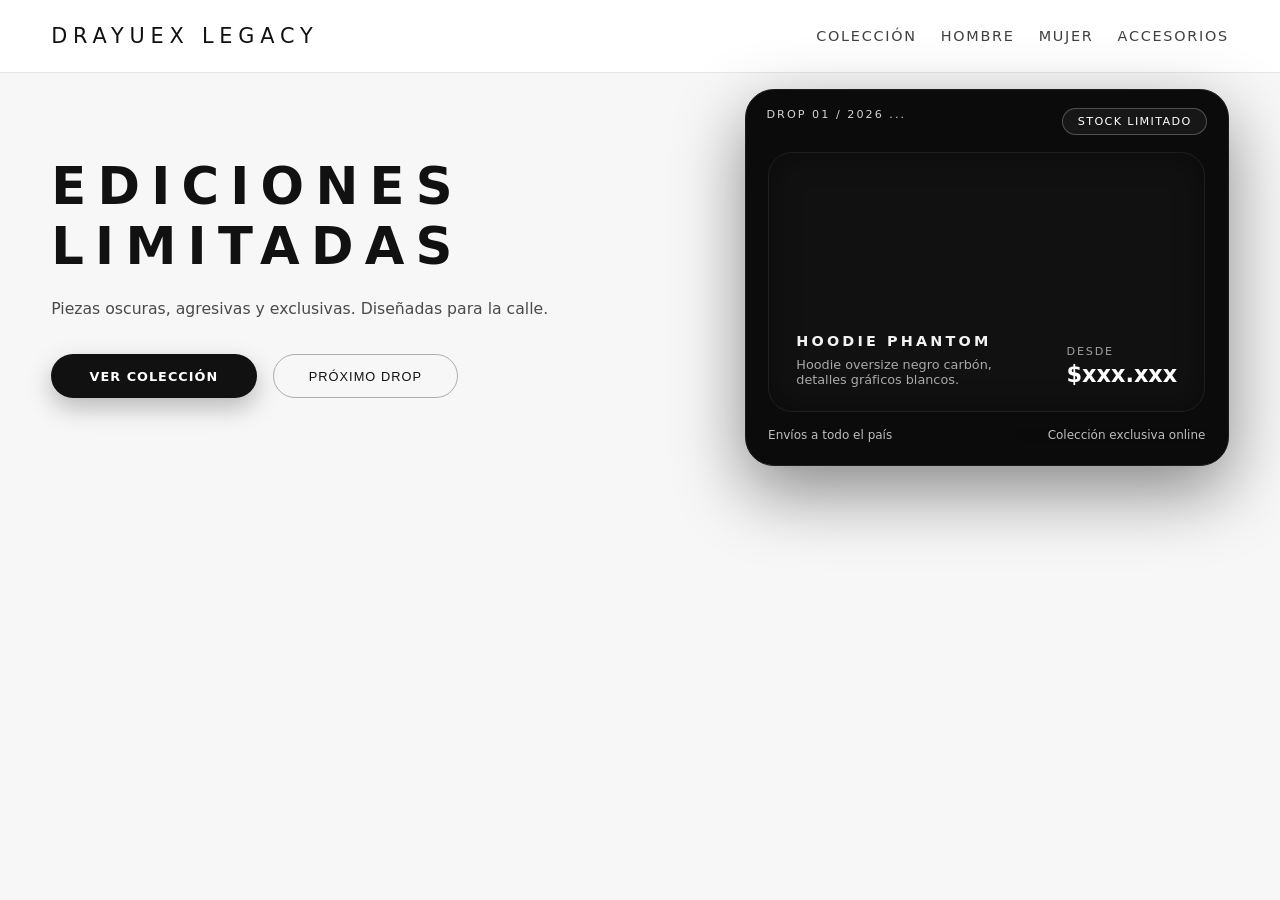
==== home.html @ 4226325a "Primer Subida" ====
<!DOCTYPE html>
<html lang="es">
<head>
  <meta charset="UTF-8">
  <title>Drayuex Legacy - Inicio</title>
  <meta name="viewport" content="width=device-width, initial-scale=1.0">

  <link rel="stylesheet" href="styles/base.css">
  <link rel="stylesheet" href="styles/home.css">
</head>
<body>

<header class="header">
  <div class="logo">Drayuex Legacy</div>
  <nav>
    <a href="products.html">Colección</a>
    <a href="products.html">Hombre</a>
    <a href="products.html">Mujer</a>
    <a href="products.html">Accesorios</a>
  </nav>
</header>

<section class="hero">
  <div class="hero-text">
    <h1>Ediciones Limitadas</h1>
    <p>
      Piezas oscuras, agresivas y exclusivas. Diseñadas para la calle.
    </p>
    <div class="hero-cta">
      <a href="products.html" class="btn-primary">Ver colección</a>
      <button class="btn-outline">Próximo drop</button>
    </div>
  </div>

  <div class="hero-card">
    <div class="hero-card-tag">Drop 01 / 2026 ...</div>
    <div class="hero-card-badge">Stock limitado</div>

    <div class="hero-card-main">
      <div class="hero-card-main-text">
        <h2>Hoodie Phantom</h2>
        <p>
          Hoodie oversize negro carbón, detalles gráficos blancos.
        </p>
      </div>
      <div class="hero-card-main-price">
        <span>Desde</span>
        <strong>$xxx.xxx</strong>
      </div>
    </div>

    <div class="hero-card-footer">
      <span>Envíos a todo el país</span>
      <span>Colección exclusiva online</span>
    </div>
  </div>
</section>

<script src="js/home.js"></script>
</body>
</html>
---- styles/base.css ----
/* Reset básico */
* {
  margin: 0;
  padding: 0;
  box-sizing: border-box;
}

/* Fuente y fondo base (claro) */
body {
  font-family: system-ui, -apple-system, BlinkMacSystemFont, "Segoe UI", sans-serif;
  background-color: #f5f5f5;
  color: #111111;
}

/* Links genéricos */
a {
  color: inherit;
  text-decoration: none;
}

/* Botón principal: negro street limpio */
.btn-primary {
  padding: 0.9rem 2.4rem;
  border-radius: 999px;
  border: none;
  cursor: pointer;
  font-weight: 600;
  letter-spacing: 0.08em;
  text-transform: uppercase;
  background: #111111;
  color: #ffffff;
  transition:
    transform 0.2s ease,
    box-shadow 0.2s ease,
    opacity 0.2s ease,
    background 0.2s ease;
  box-shadow: 0 10px 24px rgba(0, 0, 0, 0.25);
  font-size: 0.8rem;
}

.btn-primary:hover {
  transform: translateY(-2px) scale(1.01);
  box-shadow: 0 16px 36px rgba(0, 0, 0, 0.35);
  opacity: 0.95;
  background: #000;
}

/* Botón contorno */
.btn-outline {
  padding: 0.85rem 2.2rem;
  border-radius: 999px;
  border: 1px solid #11111150;
  background: transparent;
  color: #111111;
  cursor: pointer;
  text-transform: uppercase;
  letter-spacing: 0.08em;
  font-size: 0.8rem;
  transition:
    background 0.2s ease,
    color 0.2s ease,
    border-color 0.2s ease,
    transform 0.2s ease;
}

.btn-outline:hover {
  background: #11111108;
  border-color: #11111190;
  transform: translateY(-1px);
}

/* Header y nav */
.header {
  display: flex;
  align-items: center;
  justify-content: space-between;
  gap: 1rem;
  padding: 1.5rem clamp(1.5rem, 4vw, 3.5rem);
  background-color: #ffffff;
  border-bottom: 1px solid #e5e5e5;
}

.logo {
  font-size: 1.3rem;
  letter-spacing: 0.28em;
  text-transform: uppercase;
}

.header nav {
  display: flex;
  gap: 1.5rem;
  font-size: 0.9rem;
  text-transform: uppercase;
  letter-spacing: 0.12em;
}

.header nav a {
  position: relative;
  opacity: 0.8;
}

.header nav a::after {
  content: "";
  position: absolute;
  left: 0;
  bottom: -4px;
  width: 0;
  height: 1px;
  background: #111111;
  transition: width 0.2s ease;
}

.header nav a:hover {
  opacity: 1;
}

.header nav a:hover::after {
  width: 100%;
}

/* Fade-in global */
@keyframes fadeUp {
  from {
    opacity: 0;
    transform: translateY(12px);
  }
  to {
    opacity: 1;
    transform: translateY(0);
  }
}

/* Responsive */
@media (max-width: 900px) {
  .header {
    flex-direction: column;
    align-items: flex-start;
  }
}
---- styles/home.css ----
body {
  min-height: 100vh;
  background: #f7f7f7;
  color: #111111;
}

/* Hero principal */
.hero {
  display: grid;
  grid-template-columns: minmax(0, 2fr) minmax(0, 1.5fr);
  gap: 3rem;
  align-items: center;
  padding: 1rem clamp(1.5rem, 4vw, 3.5rem) 3rem;
  animation: fadeUp 0.6s ease forwards;
}

/* Texto del hero */
.hero-text h1 {
  font-size: clamp(2.3rem, 4.5vw, 3.2rem);
  text-transform: uppercase;
  letter-spacing: 0.22em;
  margin-bottom: 1.2rem;
}

.hero-text p {
  max-width: 520px;
  font-size: 0.98rem;
  line-height: 1.7;
  opacity: 0.75;
  margin-bottom: 2rem;
}

.hero-cta {
  display: flex;
  gap: 1rem;
  flex-wrap: wrap;
}

/* CARD NEGRA DEL PRODUCTO DESTACADO */
.hero-card {
  border-radius: 1.8rem;
  padding: 1.4rem;
  background: #0b0b0b;        /* Negro carbón */
  box-shadow: 0 26px 70px rgba(0, 0, 0, 0.45);
  position: relative;
  overflow: hidden;
  border: 1px solid #1d1d1d; /* Borde gris oscuro */
  color: #ffffff;            /* Texto blanco */
}

/* TAGS */
.hero-card-tag {
  position: absolute;
  top: 1.1rem;
  left: 1.3rem;
  text-transform: uppercase;
  font-size: 0.7rem;
  letter-spacing: 0.18em;
  opacity: 0.9;
  color: #eaeaea;
}

.hero-card-badge {
  position: absolute;
  top: 1.1rem;
  right: 1.3rem;
  padding: 0.4rem 0.9rem;
  border-radius: 999px;
  border: 1px solid #ffffff40;
  font-size: 0.7rem;
  letter-spacing: 0.12em;
  text-transform: uppercase;
  background: rgba(255,255,255,0.05);
  color: #ffffff;
}

/* Interior de la card */
.hero-card-main {
  margin-top: 2.5rem;
  border-radius: 1.5rem;
  height: 260px;
  background: #111111;
  display: flex;
  align-items: flex-end;
  justify-content: space-between;
  padding: 1.5rem 1.7rem;
  border: 1px solid #1f1f1f;
  box-shadow: inset 0 0 30px rgba(0,0,0,0.4);
}

.hero-card-main-text h2 {
  text-transform: uppercase;
  letter-spacing: 0.22em;
  font-size: 0.9rem;
  margin-bottom: 0.5rem;
  opacity: 0.95;
  color: #ffffff;
}

.hero-card-main-text p {
  font-size: 0.8rem;
  opacity: 0.75;
  max-width: 220px;
  color: #dcdcdc;
}

.hero-card-main-price span {
  display: block;
  font-size: 0.7rem;
  text-transform: uppercase;
  letter-spacing: 0.16em;
  opacity: 0.7;
  margin-bottom: 0.2rem;
  color: #dcdcdc;
}

.hero-card-main-price strong {
  font-size: 1.4rem;
  color: white;
}

.hero-card-footer {
  margin-top: 1rem;
  display: flex;
  justify-content: space-between;
  font-size: 0.75rem;
  opacity: 0.8;
  color: #eaeaea;
}

/* Responsive */
@media (max-width: 900px) {
  .hero {
    grid-template-columns: 1fr;
  }

  .hero-card-main {
    height: 220px;
  }
}
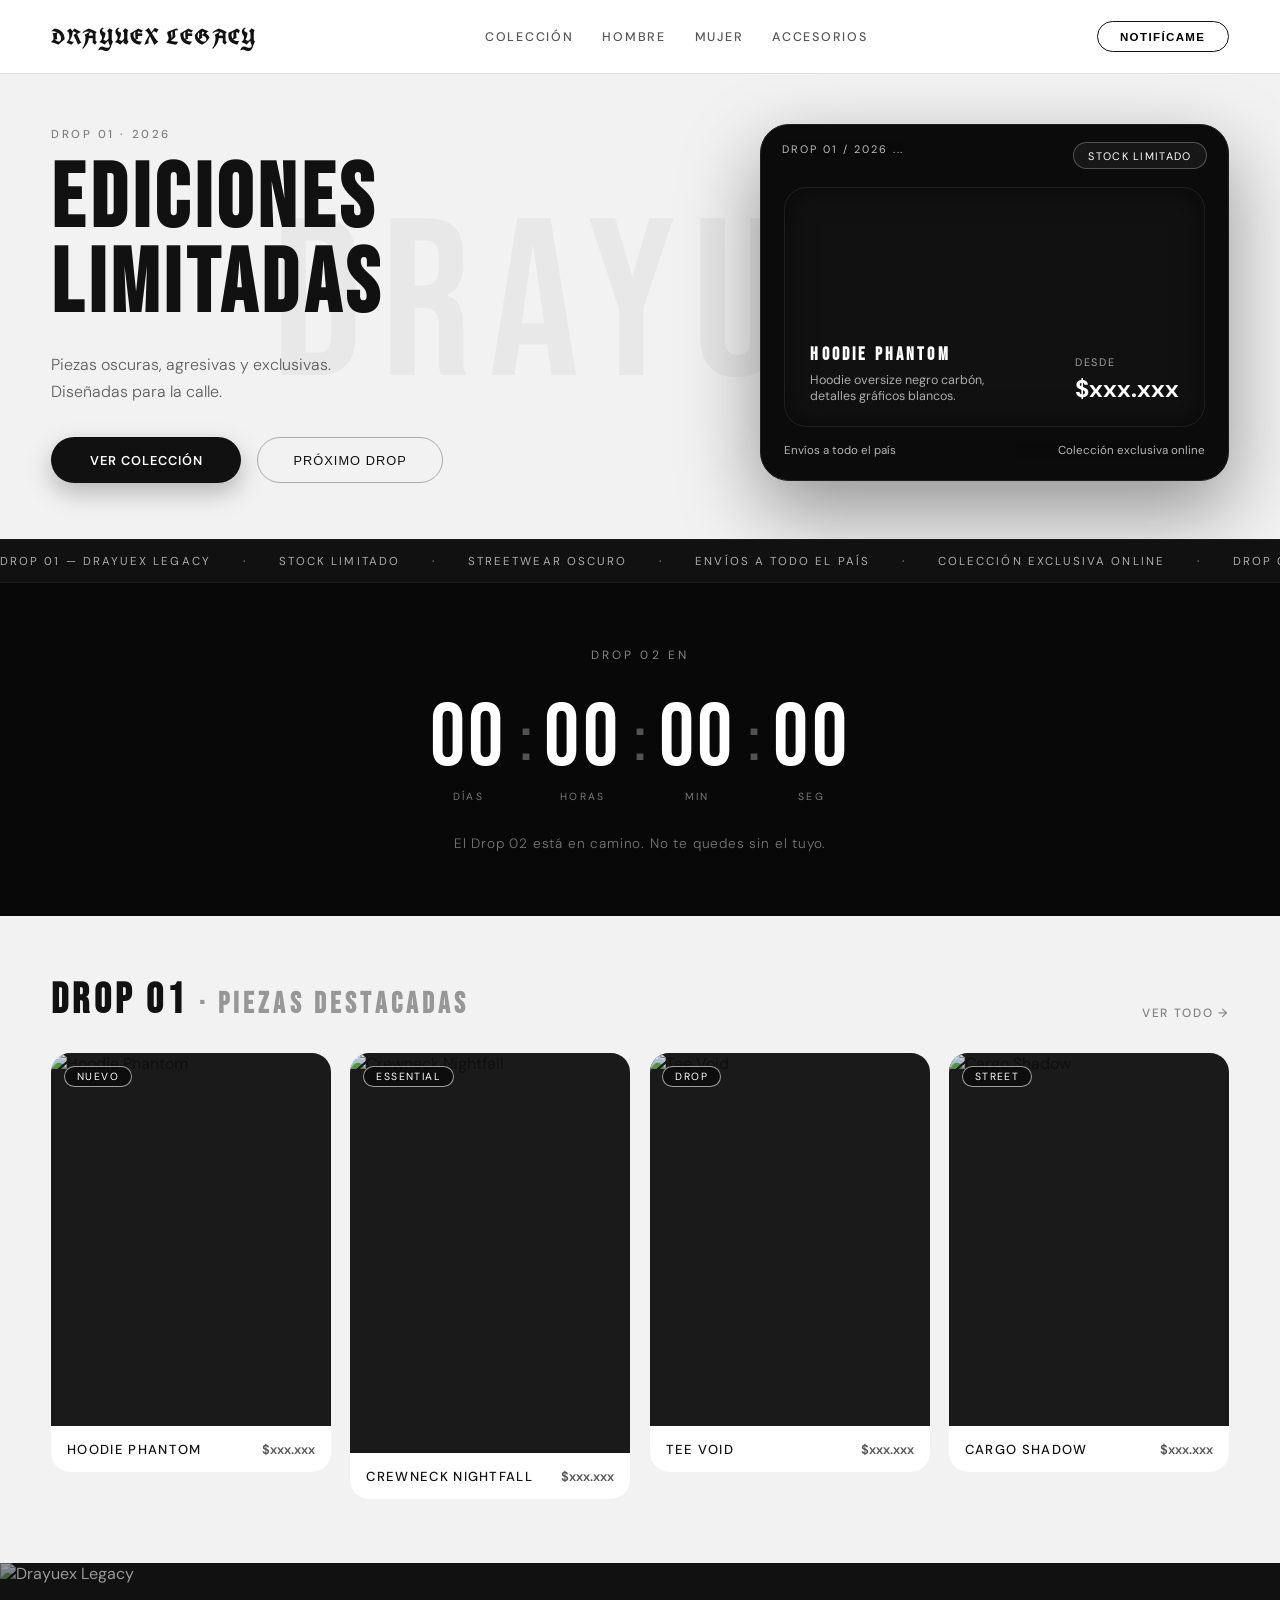
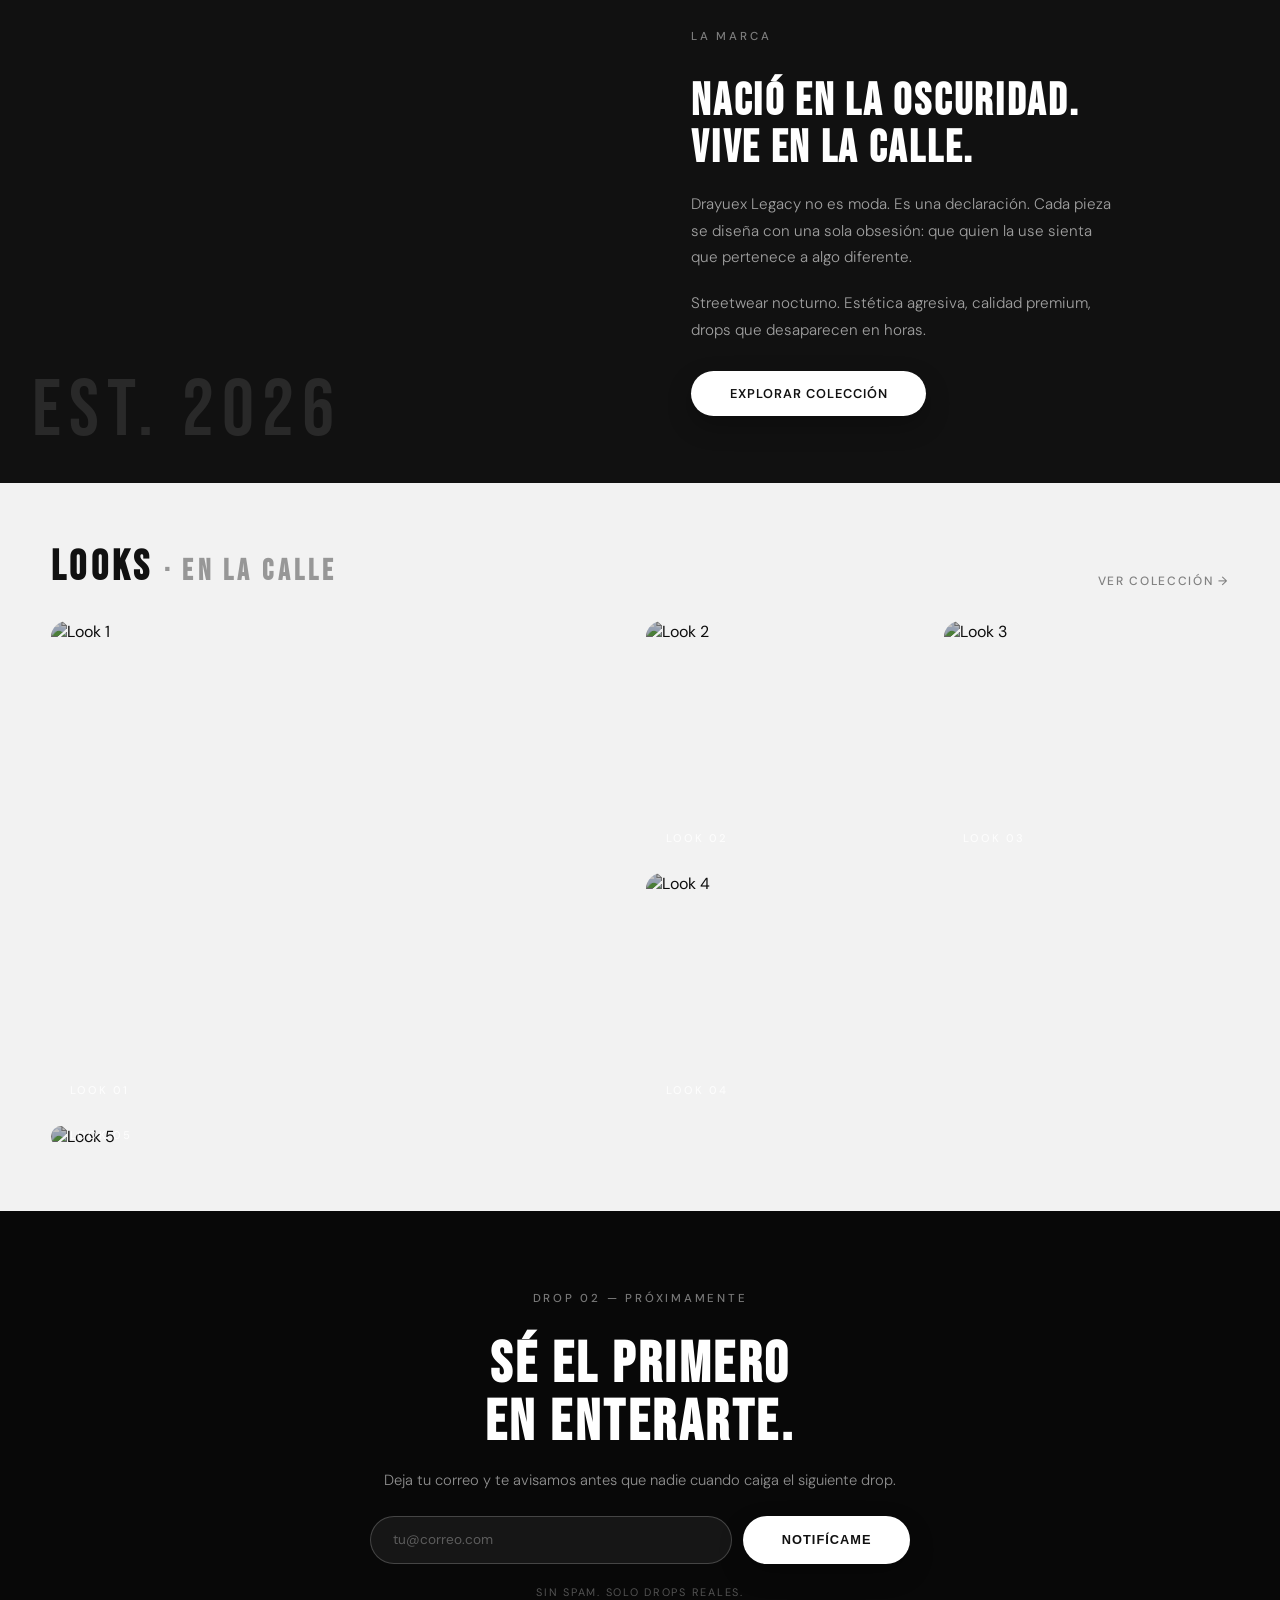
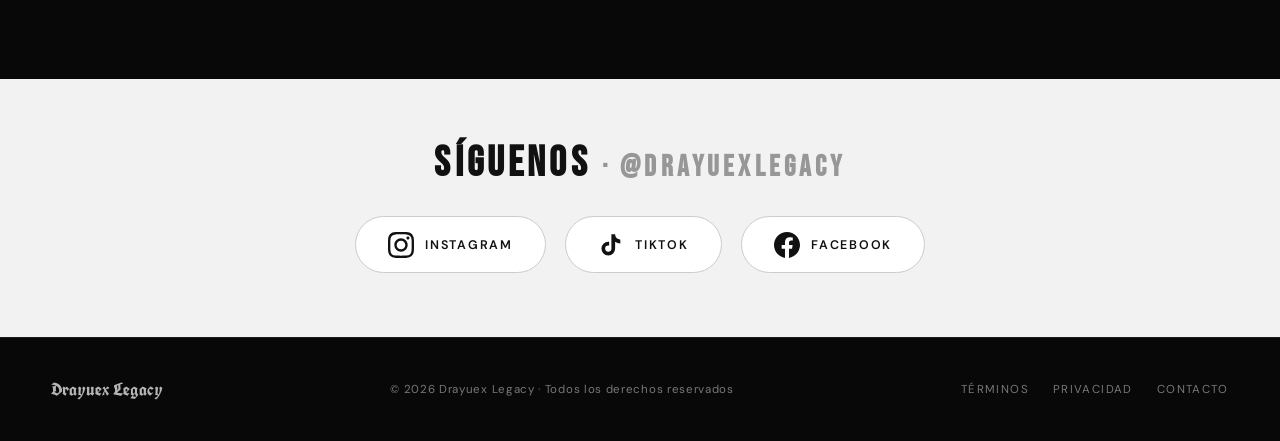
==== commit 2029534e: "feat: rediseño home + secciones nuevas + mejoras productos" ====
--- a/home.html
+++ b/home.html
@@ -5,50 +5,54 @@
   <title>Drayuex Legacy - Inicio</title>
   <meta name="viewport" content="width=device-width, initial-scale=1.0">
 
+  <link rel="preconnect" href="https://fonts.googleapis.com">
+  <link rel="preconnect" href="https://fonts.gstatic.com" crossorigin>
+  <link href="https://fonts.googleapis.com/css2?family=UnifrakturCook:wght@700&family=Bebas+Neue&family=DM+Sans:ital,wght@0,300;0,400;0,500;1,300&display=swap" rel="stylesheet">
+
   <link rel="stylesheet" href="styles/base.css">
   <link rel="stylesheet" href="styles/home.css">
 </head>
 <body>
 
+<!-- ══════════════════════ HEADER -->
 <header class="header">
   <div class="logo">Drayuex Legacy</div>
   <nav>
     <a href="products.html">Colección</a>
-    <a href="products.html">Hombre</a>
-    <a href="products.html">Mujer</a>
-    <a href="products.html">Accesorios</a>
+    <a href="products.html?cat=hombre">Hombre</a>
+    <a href="products.html?cat=mujer">Mujer</a>
+    <a href="products.html?cat=accesorios">Accesorios</a>
   </nav>
+  <button class="header-notify-btn" onclick="document.getElementById('notify-section').scrollIntoView({behavior:'smooth'})">Notifícame</button>
 </header>
 
+<!-- ══════════════════════ HERO -->
 <section class="hero">
+  <div class="hero-bg-text" aria-hidden="true">DRAYUEX</div>
+
   <div class="hero-text">
-    <h1>Ediciones Limitadas</h1>
-    <p>
-      Piezas oscuras, agresivas y exclusivas. Diseñadas para la calle.
-    </p>
+    <span class="hero-eyebrow">Drop 01 · 2026</span>
+    <h1>Ediciones<br>Limitadas</h1>
+    <p>Piezas oscuras, agresivas y exclusivas.<br>Diseñadas para la calle.</p>
     <div class="hero-cta">
       <a href="products.html" class="btn-primary">Ver colección</a>
-      <button class="btn-outline">Próximo drop</button>
+      <button class="btn-outline" id="nextDropBtn">Próximo drop</button>
     </div>
   </div>
 
   <div class="hero-card">
     <div class="hero-card-tag">Drop 01 / 2026 ...</div>
     <div class="hero-card-badge">Stock limitado</div>
-
     <div class="hero-card-main">
       <div class="hero-card-main-text">
         <h2>Hoodie Phantom</h2>
-        <p>
-          Hoodie oversize negro carbón, detalles gráficos blancos.
-        </p>
+        <p>Hoodie oversize negro carbón, detalles gráficos blancos.</p>
       </div>
       <div class="hero-card-main-price">
         <span>Desde</span>
         <strong>$xxx.xxx</strong>
       </div>
     </div>
-
     <div class="hero-card-footer">
       <span>Envíos a todo el país</span>
       <span>Colección exclusiva online</span>
@@ -56,6 +60,197 @@
   </div>
 </section>
 
+<!-- ══════════════════════ TICKER -->
+<div class="ticker-wrap" aria-hidden="true">
+  <div class="ticker">
+    <span>Drop 01 — Drayuex Legacy</span><span>·</span>
+    <span>Stock limitado</span><span>·</span>
+    <span>Streetwear oscuro</span><span>·</span>
+    <span>Envíos a todo el país</span><span>·</span>
+    <span>Colección exclusiva online</span><span>·</span>
+    <span>Drop 01 — Drayuex Legacy</span><span>·</span>
+    <span>Stock limitado</span><span>·</span>
+    <span>Streetwear oscuro</span><span>·</span>
+    <span>Envíos a todo el país</span><span>·</span>
+    <span>Colección exclusiva online</span><span>·</span>
+  </div>
+</div>
+
+<!-- ══════════════════════ COUNTDOWN -->
+<section class="countdown-section">
+  <div class="countdown-inner">
+    <p class="countdown-label">Drop 02 en</p>
+    <div class="countdown-grid">
+      <div class="countdown-unit">
+        <span class="countdown-num" id="cd-days">00</span>
+        <span class="countdown-name">Días</span>
+      </div>
+      <div class="countdown-sep">:</div>
+      <div class="countdown-unit">
+        <span class="countdown-num" id="cd-hours">00</span>
+        <span class="countdown-name">Horas</span>
+      </div>
+      <div class="countdown-sep">:</div>
+      <div class="countdown-unit">
+        <span class="countdown-num" id="cd-minutes">00</span>
+        <span class="countdown-name">Min</span>
+      </div>
+      <div class="countdown-sep">:</div>
+      <div class="countdown-unit">
+        <span class="countdown-num" id="cd-seconds">00</span>
+        <span class="countdown-name">Seg</span>
+      </div>
+    </div>
+    <p class="countdown-sub">El Drop 02 está en camino. No te quedes sin el tuyo.</p>
+  </div>
+</section>
+
+<!-- ══════════════════════ FEATURED -->
+<section class="featured-section">
+  <div class="section-header">
+    <h2 class="section-title">Drop 01 <span>· Piezas destacadas</span></h2>
+    <a href="products.html" class="section-link">Ver todo →</a>
+  </div>
+
+  <div class="featured-grid">
+    <a href="products.html" class="featured-card">
+      <div class="featured-img-wrap">
+        <img src="https://images.unsplash.com/photo-1556821840-3a63f15732ce?w=600&q=80" alt="Hoodie Phantom" class="featured-img">
+        <span class="featured-tag">Nuevo</span>
+      </div>
+      <div class="featured-body">
+        <span class="featured-name">Hoodie Phantom</span>
+        <span class="featured-price">$xxx.xxx</span>
+      </div>
+    </a>
+
+    <a href="products.html" class="featured-card featured-card--tall">
+      <div class="featured-img-wrap">
+        <img src="https://images.unsplash.com/photo-1618354691373-d851c5c3a990?w=600&q=80" alt="Crewneck Nightfall" class="featured-img">
+        <span class="featured-tag">Essential</span>
+      </div>
+      <div class="featured-body">
+        <span class="featured-name">Crewneck Nightfall</span>
+        <span class="featured-price">$xxx.xxx</span>
+      </div>
+    </a>
+
+    <a href="products.html" class="featured-card">
+      <div class="featured-img-wrap">
+        <img src="https://images.unsplash.com/photo-1529374255404-311a2a4f1fd9?w=600&q=80" alt="Tee Void" class="featured-img">
+        <span class="featured-tag">Drop</span>
+      </div>
+      <div class="featured-body">
+        <span class="featured-name">Tee Void</span>
+        <span class="featured-price">$xxx.xxx</span>
+      </div>
+    </a>
+
+    <a href="products.html" class="featured-card">
+      <div class="featured-img-wrap">
+        <img src="https://images.unsplash.com/photo-1591047139829-d91aecb6caea?w=600&q=80" alt="Cargo Shadow" class="featured-img">
+        <span class="featured-tag">Street</span>
+      </div>
+      <div class="featured-body">
+        <span class="featured-name">Cargo Shadow</span>
+        <span class="featured-price">$xxx.xxx</span>
+      </div>
+    </a>
+  </div>
+</section>
+
+<!-- ══════════════════════ ABOUT -->
+<section class="about-section">
+  <div class="about-visual">
+    <img src="https://images.unsplash.com/photo-1503341504253-dff4815485f1?w=700&q=80" alt="Drayuex Legacy" class="about-img">
+    <div class="about-img-label" aria-hidden="true">EST. 2026</div>
+  </div>
+  <div class="about-text">
+    <span class="section-eyebrow">La marca</span>
+    <h2>Nació en la oscuridad.<br>Vive en la calle.</h2>
+    <p>Drayuex Legacy no es moda. Es una declaración. Cada pieza se diseña con una sola obsesión: que quien la use sienta que pertenece a algo diferente.</p>
+    <p>Streetwear nocturno. Estética agresiva, calidad premium, drops que desaparecen en horas.</p>
+    <a href="products.html" class="btn-primary">Explorar colección</a>
+  </div>
+</section>
+
+<!-- ══════════════════════ GALLERY -->
+<section class="gallery-section">
+  <div class="section-header">
+    <h2 class="section-title">Looks <span>· En la calle</span></h2>
+    <a href="products.html" class="section-link">Ver colección →</a>
+  </div>
+  <div class="gallery-grid">
+    <div class="gallery-item gallery-item--big">
+      <img src="https://images.unsplash.com/photo-1490481651871-ab68de25d43d?w=800&q=80" alt="Look 1">
+      <div class="gallery-overlay"><span>Look 01</span></div>
+    </div>
+    <div class="gallery-item">
+      <img src="https://images.unsplash.com/photo-1509631179647-0177331693ae?w=600&q=80" alt="Look 2">
+      <div class="gallery-overlay"><span>Look 02</span></div>
+    </div>
+    <div class="gallery-item">
+      <img src="https://images.unsplash.com/photo-1516826957135-700dedea698c?w=600&q=80" alt="Look 3">
+      <div class="gallery-overlay"><span>Look 03</span></div>
+    </div>
+    <div class="gallery-item gallery-item--wide">
+      <img src="https://images.unsplash.com/photo-1612817288484-6f916006741a?w=900&q=80" alt="Look 4">
+      <div class="gallery-overlay"><span>Look 04</span></div>
+    </div>
+    <div class="gallery-item">
+      <img src="https://images.unsplash.com/photo-1558618666-fcd25c85cd64?w=600&q=80" alt="Look 5">
+      <div class="gallery-overlay"><span>Look 05</span></div>
+    </div>
+  </div>
+</section>
+
+<!-- ══════════════════════ NOTIFY -->
+<section class="notify-section" id="notify-section">
+  <div class="notify-inner">
+    <span class="section-eyebrow">Drop 02 — Próximamente</span>
+    <h2>Sé el primero<br>en enterarte.</h2>
+    <p>Deja tu correo y te avisamos antes que nadie cuando caiga el siguiente drop.</p>
+    <form class="notify-form" id="notifyForm">
+      <input type="email" class="notify-input" placeholder="tu@correo.com" required>
+      <button type="submit" class="btn-primary">Notifícame</button>
+    </form>
+    <span class="notify-disclaimer">Sin spam. Solo drops reales.</span>
+  </div>
+</section>
+
+<!-- ══════════════════════ SOCIAL -->
+<section class="social-section">
+  <div class="section-header center">
+    <h2 class="section-title">Síguenos <span>· @drayuexlegacy</span></h2>
+  </div>
+  <div class="social-links">
+    <a href="#" class="social-card">
+      <svg viewBox="0 0 24 24" fill="currentColor" width="26" height="26"><path d="M12 2.163c3.204 0 3.584.012 4.85.07 3.252.148 4.771 1.691 4.919 4.919.058 1.265.069 1.645.069 4.849 0 3.205-.012 3.584-.069 4.849-.149 3.225-1.664 4.771-4.919 4.919-1.266.058-1.644.07-4.85.07-3.204 0-3.584-.012-4.849-.07-3.26-.149-4.771-1.699-4.919-4.92-.058-1.265-.07-1.644-.07-4.849 0-3.204.013-3.583.07-4.849.149-3.227 1.664-4.771 4.919-4.919 1.266-.057 1.645-.069 4.849-.069zm0-2.163c-3.259 0-3.667.014-4.947.072-4.358.2-6.78 2.618-6.98 6.98-.059 1.281-.073 1.689-.073 4.948 0 3.259.014 3.668.072 4.948.2 4.358 2.618 6.78 6.98 6.98 1.281.058 1.689.072 4.948.072 3.259 0 3.668-.014 4.948-.072 4.354-.2 6.782-2.618 6.979-6.98.059-1.28.073-1.689.073-4.948 0-3.259-.014-3.667-.072-4.947-.196-4.354-2.617-6.78-6.979-6.98-1.281-.059-1.69-.073-4.949-.073zm0 5.838c-3.403 0-6.162 2.759-6.162 6.162s2.759 6.163 6.162 6.163 6.162-2.759 6.162-6.163c0-3.403-2.759-6.162-6.162-6.162zm0 10.162c-2.209 0-4-1.79-4-4 0-2.209 1.791-4 4-4s4 1.791 4 4c0 2.21-1.791 4-4 4zm6.406-11.845c-.796 0-1.441.645-1.441 1.44s.645 1.44 1.441 1.44c.795 0 1.439-.645 1.439-1.44s-.644-1.44-1.439-1.44z"/></svg>
+      <span>Instagram</span>
+    </a>
+    <a href="#" class="social-card">
+      <svg viewBox="0 0 24 24" fill="currentColor" width="26" height="26"><path d="M19.59 6.69a4.83 4.83 0 01-3.77-4.25V2h-3.45v13.67a2.89 2.89 0 01-2.88 2.5 2.89 2.89 0 01-2.89-2.89 2.89 2.89 0 012.89-2.89c.28 0 .54.04.79.1V9.01a6.33 6.33 0 00-.79-.05 6.34 6.34 0 00-6.34 6.34 6.34 6.34 0 006.34 6.34 6.34 6.34 0 006.33-6.34V9.03a8.16 8.16 0 004.77 1.52V7.1a4.85 4.85 0 01-1-.41z"/></svg>
+      <span>TikTok</span>
+    </a>
+    <a href="#" class="social-card">
+      <svg viewBox="0 0 24 24" fill="currentColor" width="26" height="26"><path d="M24 12.073c0-6.627-5.373-12-12-12s-12 5.373-12 12c0 5.99 4.388 10.954 10.125 11.854v-8.385H7.078v-3.47h3.047V9.43c0-3.007 1.792-4.669 4.533-4.669 1.312 0 2.686.235 2.686.235v2.953H15.83c-1.491 0-1.956.925-1.956 1.874v2.25h3.328l-.532 3.47h-2.796v8.385C19.612 23.027 24 18.062 24 12.073z"/></svg>
+      <span>Facebook</span>
+    </a>
+  </div>
+</section>
+
+<!-- ══════════════════════ FOOTER -->
+<footer class="footer">
+  <div class="footer-logo">Drayuex Legacy</div>
+  <p class="footer-copy">© 2026 Drayuex Legacy · Todos los derechos reservados</p>
+  <div class="footer-links">
+    <a href="#">Términos</a>
+    <a href="#">Privacidad</a>
+    <a href="#">Contacto</a>
+  </div>
+</footer>
+
+<script src="js/toast.js"></script>
 <script src="js/home.js"></script>
 </body>
-</html>
+</html>
--- a/styles/base.css
+++ b/styles/base.css
@@ -5,7 +5,7 @@
   box-sizing: border-box;
 }
 
-/* Fuente y fondo base (claro) */
+/* Fuente y fondo base */
 body {
   font-family: system-ui, -apple-system, BlinkMacSystemFont, "Segoe UI", sans-serif;
   background-color: #f5f5f5;
@@ -20,6 +20,7 @@
 
 /* Botón principal: negro street limpio */
 .btn-primary {
+  display: inline-block;
   padding: 0.9rem 2.4rem;
   border-radius: 999px;
   border: none;
@@ -118,7 +119,11 @@
   width: 100%;
 }
 
-/* Fade-in global */
+/* ============================================
+   ANIMACIONES GLOBALES
+   FIX: nombre unificado a "fadeUp" 
+   (products.css usaba "fadeInUp" por error)
+   ============================================ */
 @keyframes fadeUp {
   from {
     opacity: 0;
@@ -130,6 +135,45 @@
   }
 }
 
+/* Alias para compatibilidad con products.css */
+@keyframes fadeInUp {
+  from {
+    opacity: 0;
+    transform: translateY(12px);
+  }
+  to {
+    opacity: 1;
+    transform: translateY(0);
+  }
+}
+
+/* Toast de notificación (reemplaza alerts) */
+.toast {
+  position: fixed;
+  bottom: 2rem;
+  left: 50%;
+  transform: translateX(-50%) translateY(20px);
+  background: #111111;
+  color: #ffffff;
+  padding: 0.9rem 2rem;
+  border-radius: 999px;
+  font-size: 0.8rem;
+  letter-spacing: 0.1em;
+  text-transform: uppercase;
+  opacity: 0;
+  pointer-events: none;
+  transition: opacity 0.3s ease, transform 0.3s ease;
+  z-index: 9999;
+  white-space: nowrap;
+  border: 1px solid #333;
+  box-shadow: 0 10px 30px rgba(0,0,0,0.4);
+}
+
+.toast.show {
+  opacity: 1;
+  transform: translateX(-50%) translateY(0);
+}
+
 /* Responsive */
 @media (max-width: 900px) {
   .header {
--- a/styles/home.css
+++ b/styles/home.css
@@ -1,33 +1,150 @@
+/* ═══════════════════════════════════════════
+   HOME.CSS — Drayuex Legacy
+   Estética: dark streetwear, agresivo, editorial
+   ═══════════════════════════════════════════ */
+
+:root {
+  --black: #080808;
+  --carbon: #0b0b0b;
+  --dark: #111111;
+  --border: #1e1e1e;
+  --white: #ffffff;
+  --offwhite: #eaeaea;
+  --muted: rgba(255,255,255,0.55);
+  --accent: #ffffff;
+  --font-display: 'Bebas Neue', sans-serif;
+  --font-body: 'DM Sans', system-ui, sans-serif;
+}
+
 body {
-  min-height: 100vh;
-  background: #f7f7f7;
-  color: #111111;
-}
-
-/* Hero principal */
+  background: #f2f2f2;
+  color: #111;
+  font-family: var(--font-body);
+  overflow-x: hidden;
+}
+
+/* ── HEADER ───────────────────────────────── */
+.header {
+  display: flex;
+  align-items: center;
+  justify-content: space-between;
+  gap: 1rem;
+  padding: 1.3rem clamp(1.5rem, 4vw, 3.5rem);
+  background: #fff;
+  border-bottom: 1px solid #e0e0e0;
+  position: sticky;
+  top: 0;
+  z-index: 100;
+}
+
+.logo {
+  font-family: 'UnifrakturCook', serif;
+  font-size: 1.4rem;
+  letter-spacing: 0.05em;
+  color: #111;
+}
+
+.header nav {
+  display: flex;
+  gap: 1.8rem;
+  font-size: 0.78rem;
+  text-transform: uppercase;
+  letter-spacing: 0.14em;
+  font-weight: 500;
+}
+
+.header nav a {
+  position: relative;
+  opacity: 0.7;
+  transition: opacity 0.2s;
+}
+.header nav a::after {
+  content: '';
+  position: absolute;
+  left: 0; bottom: -3px;
+  width: 0; height: 1px;
+  background: #111;
+  transition: width 0.2s ease;
+}
+.header nav a:hover { opacity: 1; }
+.header nav a:hover::after { width: 100%; }
+
+.header-notify-btn {
+  padding: 0.55rem 1.4rem;
+  border-radius: 999px;
+  border: 1.5px solid #111;
+  background: transparent;
+  font-size: 0.72rem;
+  text-transform: uppercase;
+  letter-spacing: 0.12em;
+  cursor: pointer;
+  font-weight: 600;
+  transition: all 0.2s ease;
+}
+.header-notify-btn:hover {
+  background: #111;
+  color: #fff;
+}
+
+/* ── HERO ─────────────────────────────────── */
 .hero {
+  position: relative;
   display: grid;
-  grid-template-columns: minmax(0, 2fr) minmax(0, 1.5fr);
-  gap: 3rem;
+  grid-template-columns: minmax(0, 2fr) minmax(0, 1.4fr);
+  gap: 2.5rem;
   align-items: center;
-  padding: 1rem clamp(1.5rem, 4vw, 3.5rem) 3rem;
+  padding: 3rem clamp(1.5rem, 4vw, 3.5rem) 3.5rem;
+  background: #f2f2f2;
+  overflow: hidden;
   animation: fadeUp 0.6s ease forwards;
 }
 
-/* Texto del hero */
+.hero-bg-text {
+  position: absolute;
+  top: 50%;
+  left: 50%;
+  transform: translate(-50%, -50%);
+  font-family: var(--font-display);
+  font-size: clamp(6rem, 18vw, 14rem);
+  color: rgba(0,0,0,0.04);
+  white-space: nowrap;
+  pointer-events: none;
+  user-select: none;
+  letter-spacing: 0.08em;
+  z-index: 0;
+}
+
+.hero-eyebrow {
+  display: inline-block;
+  font-size: 0.72rem;
+  text-transform: uppercase;
+  letter-spacing: 0.22em;
+  opacity: 0.5;
+  margin-bottom: 1rem;
+  font-weight: 500;
+}
+
+.hero-text {
+  position: relative;
+  z-index: 1;
+}
+
 .hero-text h1 {
-  font-size: clamp(2.3rem, 4.5vw, 3.2rem);
-  text-transform: uppercase;
-  letter-spacing: 0.22em;
-  margin-bottom: 1.2rem;
+  font-family: var(--font-display);
+  font-size: clamp(3.5rem, 7vw, 6rem);
+  text-transform: uppercase;
+  letter-spacing: 0.06em;
+  line-height: 0.95;
+  margin-bottom: 1.4rem;
+  color: #111;
 }
 
 .hero-text p {
-  max-width: 520px;
-  font-size: 0.98rem;
+  font-size: 1rem;
   line-height: 1.7;
-  opacity: 0.75;
+  opacity: 0.65;
   margin-bottom: 2rem;
+  font-weight: 300;
 }
 
 .hero-cta {
@@ -36,105 +153,596 @@
   flex-wrap: wrap;
 }
 
-/* CARD NEGRA DEL PRODUCTO DESTACADO */
+/* Hero card */
 .hero-card {
+  position: relative;
+  z-index: 1;
   border-radius: 1.8rem;
   padding: 1.4rem;
-  background: #0b0b0b;        /* Negro carbón */
-  box-shadow: 0 26px 70px rgba(0, 0, 0, 0.45);
+  background: var(--carbon);
+  box-shadow: 0 30px 80px rgba(0,0,0,0.4);
+  border: 1px solid var(--border);
+  color: #fff;
+  overflow: hidden;
+  transition: transform 0.3s ease;
+}
+.hero-card:hover { transform: translateY(-4px); }
+
+.hero-card-tag {
+  position: absolute; top: 1.1rem; left: 1.3rem;
+  font-size: 0.68rem; letter-spacing: 0.18em;
+  text-transform: uppercase; opacity: 0.8; color: #eaeaea;
+}
+.hero-card-badge {
+  position: absolute; top: 1.1rem; right: 1.3rem;
+  padding: 0.35rem 0.9rem; border-radius: 999px;
+  border: 1px solid rgba(255,255,255,0.25);
+  font-size: 0.68rem; letter-spacing: 0.12em;
+  text-transform: uppercase;
+  background: rgba(255,255,255,0.05);
+}
+.hero-card-main {
+  margin-top: 2.5rem;
+  border-radius: 1.4rem;
+  height: 240px;
+  background: #111;
+  display: flex; align-items: flex-end;
+  justify-content: space-between;
+  padding: 1.4rem 1.6rem;
+  border: 1px solid #1f1f1f;
+  box-shadow: inset 0 0 30px rgba(0,0,0,0.5);
+}
+.hero-card-main-text h2 {
+  font-family: var(--font-display);
+  font-size: 1.1rem; letter-spacing: 0.18em;
+  text-transform: uppercase; margin-bottom: 0.4rem;
+}
+.hero-card-main-text p { font-size: 0.78rem; opacity: 0.65; max-width: 200px; }
+.hero-card-main-price span {
+  display: block; font-size: 0.68rem; text-transform: uppercase;
+  letter-spacing: 0.16em; opacity: 0.6; margin-bottom: 0.2rem;
+}
+.hero-card-main-price strong { font-size: 1.5rem; }
+.hero-card-footer {
+  margin-top: 1rem; display: flex;
+  justify-content: space-between;
+  font-size: 0.72rem; opacity: 0.7;
+}
+
+/* ── TICKER ───────────────────────────────── */
+.ticker-wrap {
+  background: var(--dark);
+  padding: 0.85rem 0;
+  overflow: hidden;
+  border-top: 1px solid #1a1a1a;
+  border-bottom: 1px solid #1a1a1a;
+}
+
+.ticker {
+  display: flex;
+  gap: 2rem;
+  white-space: nowrap;
+  animation: ticker 22s linear infinite;
+  font-size: 0.72rem;
+  text-transform: uppercase;
+  letter-spacing: 0.18em;
+  color: rgba(255,255,255,0.65);
+  font-weight: 400;
+}
+
+@keyframes ticker {
+  0% { transform: translateX(0); }
+  100% { transform: translateX(-50%); }
+}
+
+/* ── COUNTDOWN ────────────────────────────── */
+.countdown-section {
+  background: var(--black);
+  color: #fff;
+  padding: 4rem clamp(1.5rem, 4vw, 3.5rem);
+  text-align: center;
+}
+
+.countdown-label {
+  font-size: 0.75rem;
+  text-transform: uppercase;
+  letter-spacing: 0.26em;
+  opacity: 0.5;
+  margin-bottom: 2rem;
+  font-weight: 400;
+}
+
+.countdown-grid {
+  display: flex;
+  align-items: center;
+  justify-content: center;
+  gap: 0.5rem;
+}
+
+.countdown-unit {
+  display: flex;
+  flex-direction: column;
+  align-items: center;
+  min-width: 80px;
+}
+
+.countdown-num {
+  font-family: var(--font-display);
+  font-size: clamp(3rem, 7vw, 5.5rem);
+  line-height: 1;
+  letter-spacing: 0.04em;
+  color: #fff;
+}
+
+.countdown-name {
+  font-size: 0.65rem;
+  text-transform: uppercase;
+  letter-spacing: 0.22em;
+  opacity: 0.45;
+  margin-top: 0.4rem;
+}
+
+.countdown-sep {
+  font-family: var(--font-display);
+  font-size: clamp(2.5rem, 5vw, 4rem);
+  opacity: 0.3;
+  margin-bottom: 1rem;
+  padding: 0 0.2rem;
+}
+
+.countdown-sub {
+  margin-top: 2rem;
+  font-size: 0.85rem;
+  opacity: 0.45;
+  letter-spacing: 0.06em;
+  font-weight: 300;
+}
+
+/* ── SECTION UTILITIES ────────────────────── */
+.section-header {
+  display: flex;
+  align-items: flex-end;
+  justify-content: space-between;
+  margin-bottom: 2rem;
+}
+.section-header.center { justify-content: center; }
+
+.section-title {
+  font-family: var(--font-display);
+  font-size: clamp(1.8rem, 3.5vw, 2.6rem);
+  letter-spacing: 0.1em;
+  text-transform: uppercase;
+  color: #111;
+  line-height: 1;
+}
+.section-title span { opacity: 0.4; font-size: 0.7em; }
+
+.section-link {
+  font-size: 0.75rem;
+  text-transform: uppercase;
+  letter-spacing: 0.14em;
+  opacity: 0.5;
+  transition: opacity 0.2s;
+  font-weight: 500;
+  white-space: nowrap;
+}
+.section-link:hover { opacity: 1; }
+
+.section-eyebrow {
+  display: block;
+  font-size: 0.72rem;
+  text-transform: uppercase;
+  letter-spacing: 0.24em;
+  opacity: 0.45;
+  margin-bottom: 0.9rem;
+  font-weight: 500;
+}
+
+/* ── FEATURED PRODUCTS ────────────────────── */
+.featured-section {
+  padding: 4rem clamp(1.5rem, 4vw, 3.5rem);
+  background: #f2f2f2;
+}
+
+.featured-grid {
+  display: grid;
+  grid-template-columns: repeat(4, 1fr);
+  gap: 1.2rem;
+  align-items: start;
+}
+
+.featured-card--tall {
+  grid-row: span 2;
+}
+
+.featured-card {
+  display: block;
+  text-decoration: none;
+  color: inherit;
+  border-radius: 1.2rem;
+  overflow: hidden;
+  background: #e8e8e8;
+  transition: transform 0.25s ease, box-shadow 0.25s ease;
+}
+.featured-card:hover {
+  transform: translateY(-5px);
+  box-shadow: 0 20px 50px rgba(0,0,0,0.15);
+}
+
+.featured-img-wrap {
   position: relative;
   overflow: hidden;
-  border: 1px solid #1d1d1d; /* Borde gris oscuro */
-  color: #ffffff;            /* Texto blanco */
-}
-
-/* TAGS */
-.hero-card-tag {
+  aspect-ratio: 3/4;
+  background: #1a1a1a;
+}
+.featured-card--tall .featured-img-wrap {
+  aspect-ratio: unset;
+  height: 100%;
+  min-height: 400px;
+}
+
+.featured-img {
+  width: 100%; height: 100%;
+  object-fit: cover;
+  display: block;
+  transition: transform 0.4s ease;
+  filter: brightness(0.88);
+}
+.featured-card:hover .featured-img {
+  transform: scale(1.05);
+  filter: brightness(1);
+}
+
+.featured-tag {
   position: absolute;
-  top: 1.1rem;
-  left: 1.3rem;
-  text-transform: uppercase;
+  top: 0.8rem; left: 0.8rem;
+  padding: 0.2rem 0.75rem;
+  border-radius: 999px;
+  border: 1px solid rgba(255,255,255,0.6);
+  font-size: 0.65rem;
+  color: #fff;
+  text-transform: uppercase;
+  letter-spacing: 0.14em;
+  background: rgba(0,0,0,0.5);
+}
+
+.featured-body {
+  display: flex;
+  align-items: center;
+  justify-content: space-between;
+  padding: 0.9rem 1rem;
+  background: #fff;
+}
+.featured-name {
+  font-size: 0.82rem;
+  text-transform: uppercase;
+  letter-spacing: 0.1em;
+  font-weight: 500;
+}
+.featured-price {
+  font-size: 0.82rem;
+  font-weight: 600;
+  opacity: 0.7;
+}
+
+/* ── ABOUT ────────────────────────────────── */
+.about-section {
+  display: grid;
+  grid-template-columns: 1fr 1fr;
+  gap: 0;
+  background: var(--dark);
+  color: #fff;
+  overflow: hidden;
+}
+
+.about-visual {
+  position: relative;
+  min-height: 520px;
+}
+.about-img {
+  width: 100%; height: 100%;
+  object-fit: cover;
+  display: block;
+  filter: brightness(0.6) saturate(0.7);
+}
+.about-img-label {
+  position: absolute;
+  bottom: 2rem; left: 2rem;
+  font-family: var(--font-display);
+  font-size: 5rem;
+  color: rgba(255,255,255,0.1);
+  letter-spacing: 0.1em;
+  pointer-events: none;
+  line-height: 1;
+}
+
+.about-text {
+  padding: 4rem clamp(2rem, 4vw, 4rem);
+  display: flex;
+  flex-direction: column;
+  justify-content: center;
+  gap: 1.2rem;
+}
+.about-text h2 {
+  font-family: var(--font-display);
+  font-size: clamp(2rem, 3.5vw, 3rem);
+  text-transform: uppercase;
+  letter-spacing: 0.06em;
+  line-height: 1.05;
+  color: #fff;
+}
+.about-text p {
+  font-size: 0.95rem;
+  line-height: 1.75;
+  opacity: 0.6;
+  font-weight: 300;
+  max-width: 420px;
+}
+.about-text .btn-primary {
+  align-self: flex-start;
+  margin-top: 0.5rem;
+  background: #fff;
+  color: #111;
+}
+.about-text .btn-primary:hover {
+  background: #eee;
+  opacity: 1;
+}
+
+/* ── GALLERY ──────────────────────────────── */
+.gallery-section {
+  padding: 4rem clamp(1.5rem, 4vw, 3.5rem);
+  background: #f2f2f2;
+}
+
+.gallery-grid {
+  display: grid;
+  grid-template-columns: repeat(4, 1fr);
+  grid-template-rows: 240px 240px;
+  gap: 0.8rem;
+}
+
+.gallery-item {
+  position: relative;
+  overflow: hidden;
+  border-radius: 1rem;
+  cursor: pointer;
+}
+.gallery-item--big {
+  grid-column: span 2;
+  grid-row: span 2;
+}
+.gallery-item--wide {
+  grid-column: span 2;
+}
+
+.gallery-item img {
+  width: 100%; height: 100%;
+  object-fit: cover;
+  display: block;
+  transition: transform 0.4s ease, filter 0.3s ease;
+  filter: brightness(0.75) saturate(0.8);
+}
+.gallery-item:hover img {
+  transform: scale(1.06);
+  filter: brightness(0.9) saturate(1);
+}
+
+.gallery-overlay {
+  position: absolute;
+  inset: 0;
+  background: rgba(0,0,0,0.0);
+  display: flex; align-items: flex-end;
+  padding: 1rem 1.2rem;
+  transition: background 0.3s ease;
+}
+.gallery-item:hover .gallery-overlay {
+  background: rgba(0,0,0,0.2);
+}
+.gallery-overlay span {
   font-size: 0.7rem;
+  text-transform: uppercase;
   letter-spacing: 0.18em;
-  opacity: 0.9;
-  color: #eaeaea;
-}
-
-.hero-card-badge {
-  position: absolute;
-  top: 1.1rem;
-  right: 1.3rem;
-  padding: 0.4rem 0.9rem;
+  color: rgba(255,255,255,0.8);
+  font-weight: 500;
+}
+
+/* ── NOTIFY ───────────────────────────────── */
+.notify-section {
+  background: var(--black);
+  color: #fff;
+  padding: 5rem clamp(1.5rem, 4vw, 3.5rem);
+  text-align: center;
+}
+
+.notify-inner {
+  max-width: 540px;
+  margin: 0 auto;
+  display: flex;
+  flex-direction: column;
+  align-items: center;
+  gap: 1rem;
+}
+
+.notify-inner h2 {
+  font-family: var(--font-display);
+  font-size: clamp(2.2rem, 5vw, 3.6rem);
+  text-transform: uppercase;
+  letter-spacing: 0.06em;
+  line-height: 1;
+  color: #fff;
+}
+
+.notify-inner p {
+  font-size: 0.92rem;
+  opacity: 0.55;
+  line-height: 1.65;
+  font-weight: 300;
+}
+
+.notify-form {
+  display: flex;
+  gap: 0.7rem;
+  width: 100%;
+  margin-top: 0.5rem;
+  flex-wrap: wrap;
+  justify-content: center;
+}
+
+.notify-input {
+  flex: 1;
+  min-width: 200px;
+  padding: 0.9rem 1.4rem;
   border-radius: 999px;
-  border: 1px solid #ffffff40;
-  font-size: 0.7rem;
+  border: 1px solid rgba(255,255,255,0.2);
+  background: rgba(255,255,255,0.06);
+  color: #fff;
+  font-size: 0.85rem;
+  outline: none;
+  transition: border-color 0.2s;
+  font-family: var(--font-body);
+}
+.notify-input::placeholder { color: rgba(255,255,255,0.3); }
+.notify-input:focus { border-color: rgba(255,255,255,0.5); }
+
+.notify-form .btn-primary {
+  background: #fff;
+  color: #111;
+  white-space: nowrap;
+}
+.notify-form .btn-primary:hover {
+  background: #eee;
+  opacity: 1;
+  box-shadow: 0 10px 30px rgba(255,255,255,0.15);
+}
+
+.notify-disclaimer {
+  font-size: 0.68rem;
+  text-transform: uppercase;
+  letter-spacing: 0.16em;
+  opacity: 0.3;
+  margin-top: 0.3rem;
+}
+
+/* ── SOCIAL ───────────────────────────────── */
+.social-section {
+  padding: 4rem clamp(1.5rem, 4vw, 3.5rem);
+  background: #f2f2f2;
+  text-align: center;
+}
+
+.social-links {
+  display: flex;
+  justify-content: center;
+  gap: 1.2rem;
+  margin-top: 2rem;
+  flex-wrap: wrap;
+}
+
+.social-card {
+  display: flex;
+  align-items: center;
+  gap: 0.7rem;
+  padding: 0.9rem 2rem;
+  border-radius: 999px;
+  border: 1.5px solid #ccc;
+  background: #fff;
+  color: #111;
+  font-size: 0.78rem;
+  text-transform: uppercase;
+  letter-spacing: 0.14em;
+  font-weight: 600;
+  transition: all 0.2s ease;
+  text-decoration: none;
+}
+.social-card:hover {
+  background: #111;
+  color: #fff;
+  border-color: #111;
+  transform: translateY(-2px);
+  box-shadow: 0 8px 20px rgba(0,0,0,0.15);
+}
+
+/* ── FOOTER ───────────────────────────────── */
+.footer {
+  background: var(--black);
+  color: rgba(255,255,255,0.45);
+  padding: 2.5rem clamp(1.5rem, 4vw, 3.5rem);
+  display: flex;
+  align-items: center;
+  justify-content: space-between;
+  gap: 1rem;
+  flex-wrap: wrap;
+  border-top: 1px solid #1a1a1a;
+}
+
+.footer-logo {
+  font-family: 'UnifrakturCook', serif;
+  font-size: 1.1rem;
+  color: rgba(255,255,255,0.7);
+}
+
+.footer-copy {
+  font-size: 0.72rem;
+  letter-spacing: 0.06em;
+}
+
+.footer-links {
+  display: flex;
+  gap: 1.5rem;
+  font-size: 0.72rem;
+  text-transform: uppercase;
   letter-spacing: 0.12em;
-  text-transform: uppercase;
-  background: rgba(255,255,255,0.05);
-  color: #ffffff;
-}
-
-/* Interior de la card */
-.hero-card-main {
-  margin-top: 2.5rem;
-  border-radius: 1.5rem;
-  height: 260px;
-  background: #111111;
-  display: flex;
-  align-items: flex-end;
-  justify-content: space-between;
-  padding: 1.5rem 1.7rem;
-  border: 1px solid #1f1f1f;
-  box-shadow: inset 0 0 30px rgba(0,0,0,0.4);
-}
-
-.hero-card-main-text h2 {
-  text-transform: uppercase;
-  letter-spacing: 0.22em;
-  font-size: 0.9rem;
-  margin-bottom: 0.5rem;
-  opacity: 0.95;
-  color: #ffffff;
-}
-
-.hero-card-main-text p {
-  font-size: 0.8rem;
-  opacity: 0.75;
-  max-width: 220px;
-  color: #dcdcdc;
-}
-
-.hero-card-main-price span {
-  display: block;
-  font-size: 0.7rem;
-  text-transform: uppercase;
-  letter-spacing: 0.16em;
-  opacity: 0.7;
-  margin-bottom: 0.2rem;
-  color: #dcdcdc;
-}
-
-.hero-card-main-price strong {
-  font-size: 1.4rem;
-  color: white;
-}
-
-.hero-card-footer {
-  margin-top: 1rem;
-  display: flex;
-  justify-content: space-between;
-  font-size: 0.75rem;
-  opacity: 0.8;
-  color: #eaeaea;
-}
-
-/* Responsive */
+}
+.footer-links a { transition: color 0.2s; }
+.footer-links a:hover { color: #fff; }
+
+/* ── RESPONSIVE ───────────────────────────── */
+@media (max-width: 1100px) {
+  .featured-grid {
+    grid-template-columns: repeat(2, 1fr);
+  }
+  .featured-card--tall {
+    grid-row: span 1;
+  }
+  .featured-card--tall .featured-img-wrap {
+    min-height: unset;
+    aspect-ratio: 3/4;
+  }
+  .gallery-grid {
+    grid-template-columns: repeat(2, 1fr);
+    grid-template-rows: auto;
+  }
+  .gallery-item--big, .gallery-item--wide {
+    grid-column: span 2;
+    grid-row: span 1;
+    height: 280px;
+  }
+  .gallery-item { height: 220px; }
+}
+
 @media (max-width: 900px) {
   .hero {
     grid-template-columns: 1fr;
   }
-
-  .hero-card-main {
-    height: 220px;
-  }
-}
+  .hero-bg-text { display: none; }
+  .about-section {
+    grid-template-columns: 1fr;
+  }
+  .about-visual { min-height: 320px; }
+  .header nav { display: none; }
+}
+
+@media (max-width: 640px) {
+  .featured-grid {
+    grid-template-columns: 1fr;
+  }
+  .countdown-grid { gap: 0.2rem; }
+  .countdown-unit { min-width: 60px; }
+  .footer {
+    flex-direction: column;
+    text-align: center;
+  }
+  .social-card span { display: none; }
+  .social-card { padding: 0.9rem 1.2rem; }
+}
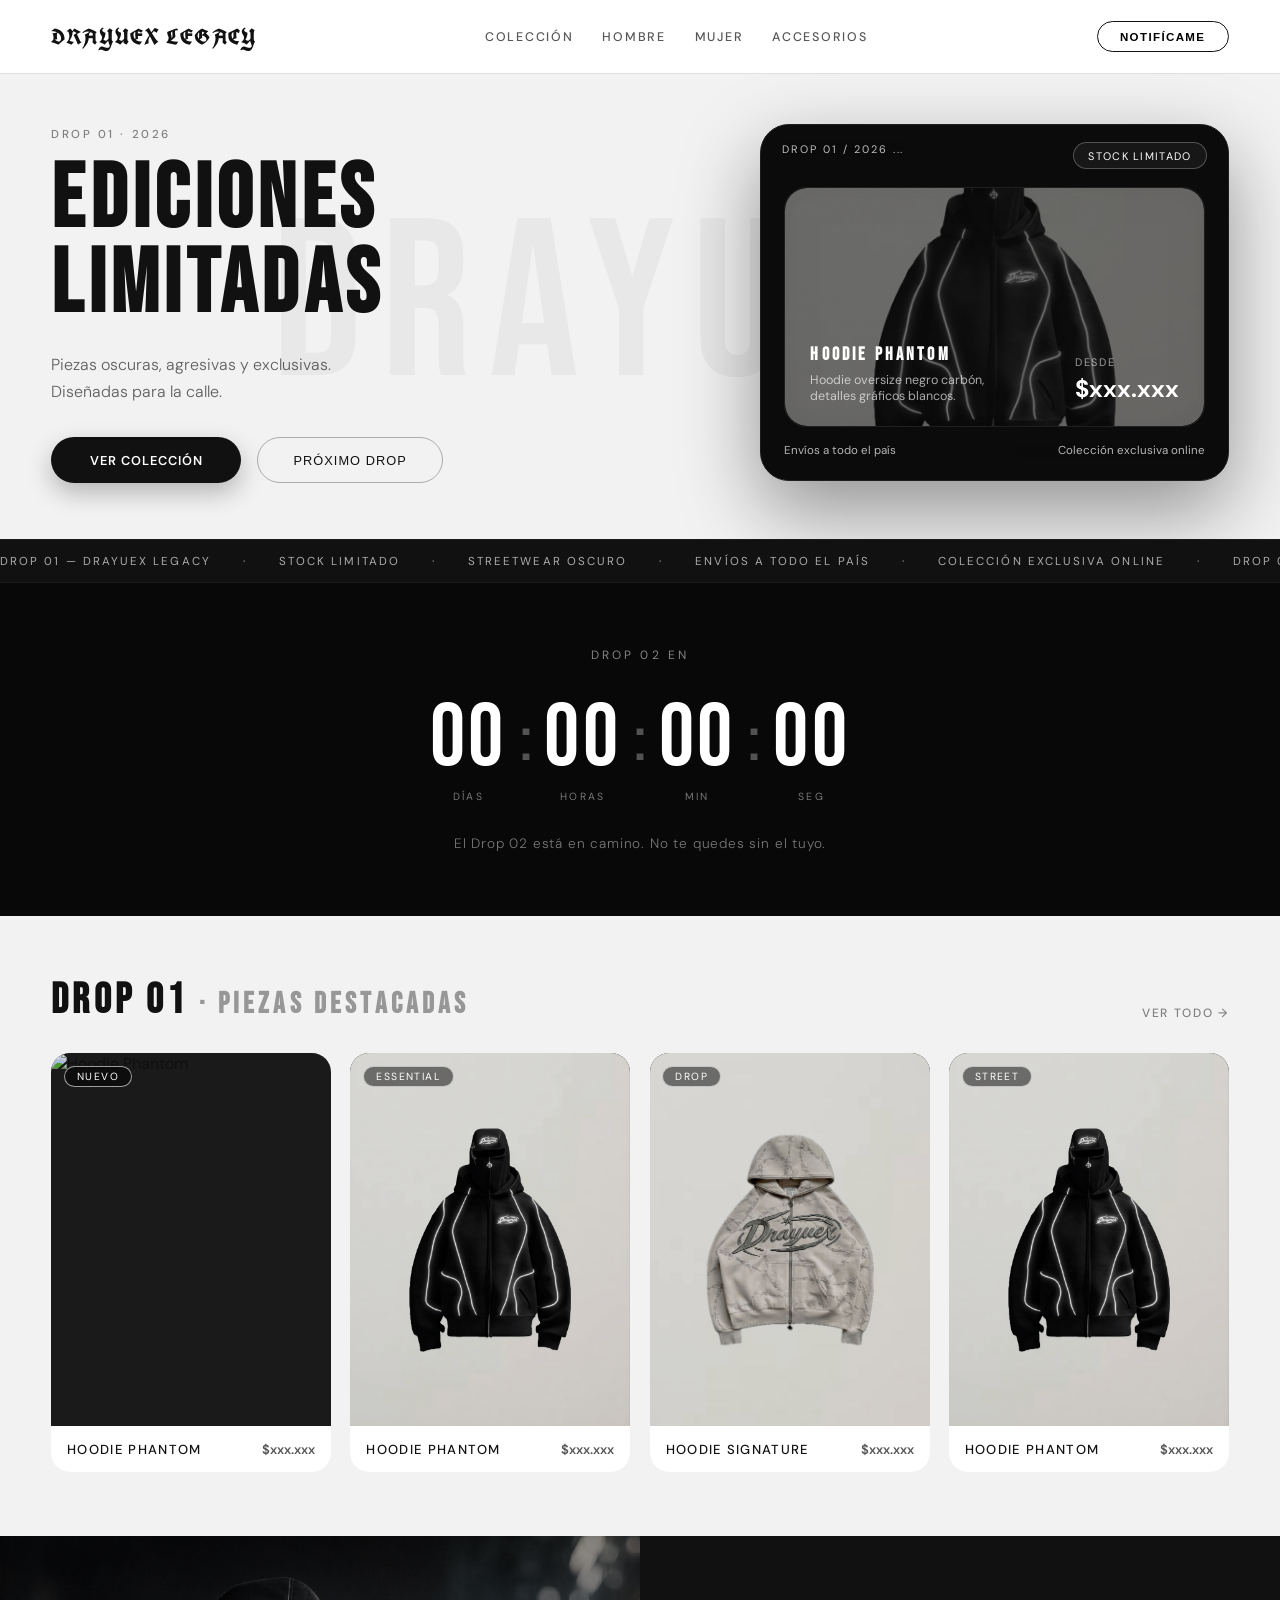
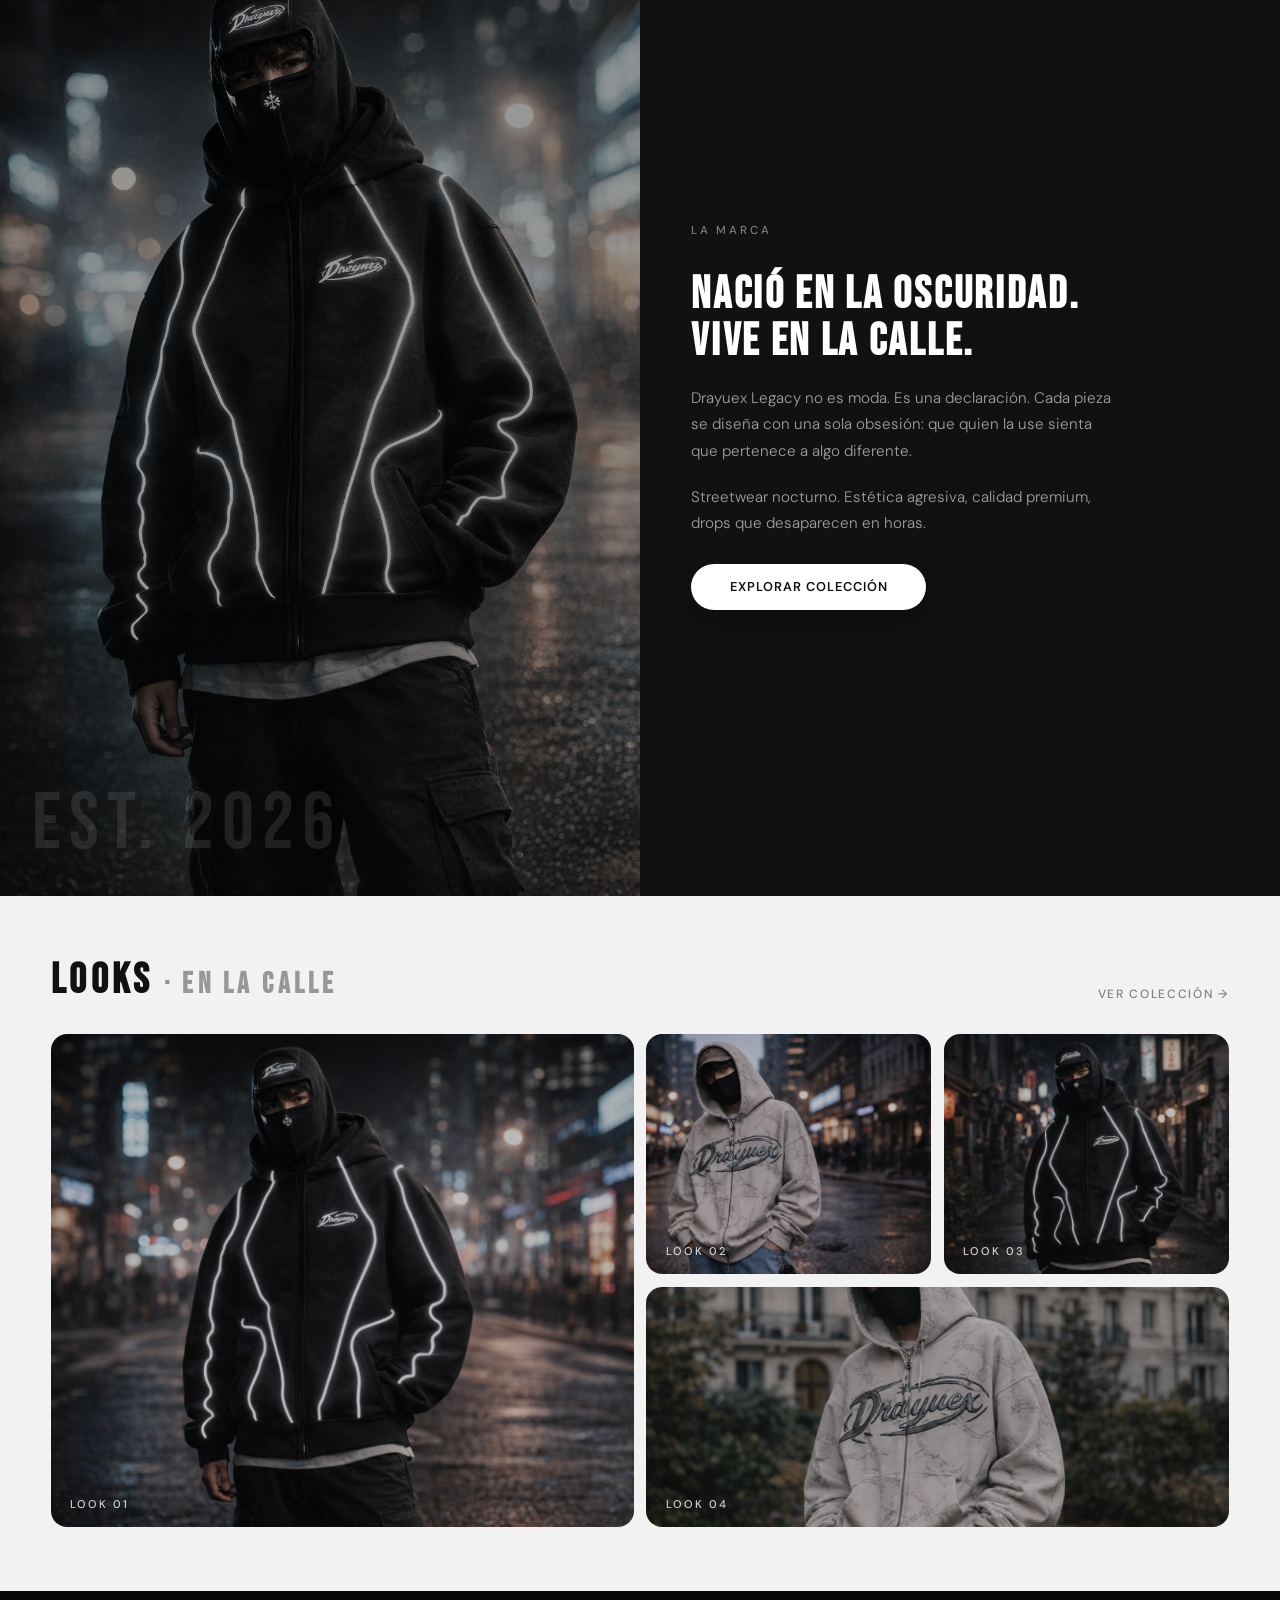
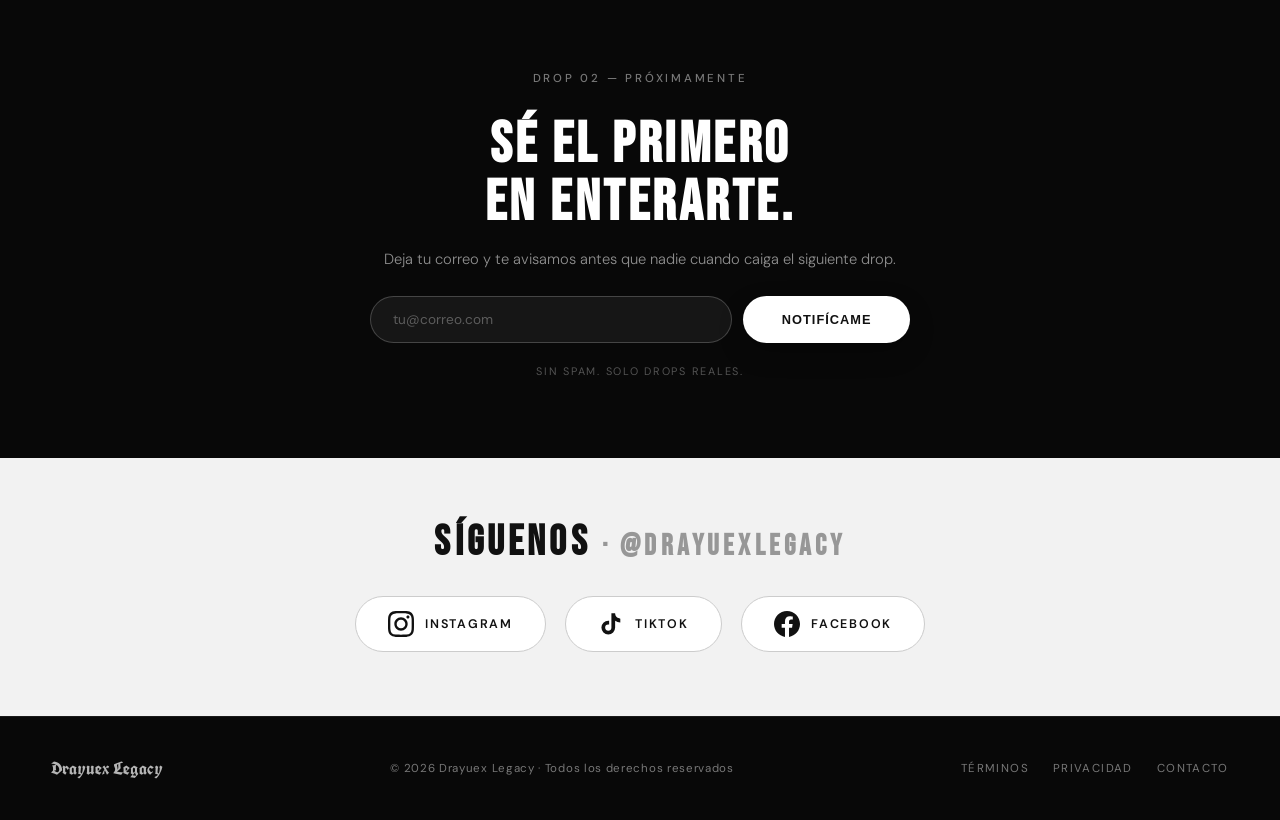
==== commit f9c2a5ca: "Upload Img Products" ====
--- a/home.html
+++ b/home.html
@@ -41,18 +41,24 @@
   </div>
 
   <div class="hero-card">
+    
     <div class="hero-card-tag">Drop 01 / 2026 ...</div>
     <div class="hero-card-badge">Stock limitado</div>
-    <div class="hero-card-main">
-      <div class="hero-card-main-text">
-        <h2>Hoodie Phantom</h2>
-        <p>Hoodie oversize negro carbón, detalles gráficos blancos.</p>
-      </div>
-      <div class="hero-card-main-price">
-        <span>Desde</span>
-        <strong>$xxx.xxx</strong>
-      </div>
-    </div>
+    <div class="hero-card-main" style="position:relative; overflow:hidden;">
+  <img 
+    src="assets/1.jpeg" 
+    alt="Hoodie Phantom"
+    style="position:absolute; inset:0; width:100%; height:100%; object-fit:cover; opacity:0.4; border-radius:1.4rem;"
+  >
+  <div class="hero-card-main-text" style="position:relative; z-index:1;">
+    <h2>Hoodie Phantom</h2>
+    <p>Hoodie oversize negro carbón, detalles gráficos blancos.</p>
+  </div>
+  <div class="hero-card-main-price" style="position:relative; z-index:1;">
+    <span>Desde</span>
+    <strong>$xxx.xxx</strong>
+  </div>
+</div>
     <div class="hero-card-footer">
       <span>Envíos a todo el país</span>
       <span>Colección exclusiva online</span>
@@ -124,35 +130,35 @@
       </div>
     </a>
 
-    <a href="products.html" class="featured-card featured-card--tall">
-      <div class="featured-img-wrap">
-        <img src="https://images.unsplash.com/photo-1618354691373-d851c5c3a990?w=600&q=80" alt="Crewneck Nightfall" class="featured-img">
+    <a href="products.html" class="featured-card">
+      <div class="featured-img-wrap">
+        <img src="assets/1.jpeg" alt="HOODIE PHANTOM" class="featured-img">
         <span class="featured-tag">Essential</span>
       </div>
       <div class="featured-body">
-        <span class="featured-name">Crewneck Nightfall</span>
-        <span class="featured-price">$xxx.xxx</span>
-      </div>
-    </a>
-
-    <a href="products.html" class="featured-card">
-      <div class="featured-img-wrap">
-        <img src="https://images.unsplash.com/photo-1529374255404-311a2a4f1fd9?w=600&q=80" alt="Tee Void" class="featured-img">
+        <span class="featured-name">HOODIE PHANTOM</span>
+        <span class="featured-price">$xxx.xxx</span>
+      </div>
+    </a>
+
+    <a href="products.html" class="featured-card">
+      <div class="featured-img-wrap">
+        <img src="assets/2.jpeg" alt="HOODIE SIGNATURE" class="featured-img">
         <span class="featured-tag">Drop</span>
       </div>
       <div class="featured-body">
-        <span class="featured-name">Tee Void</span>
-        <span class="featured-price">$xxx.xxx</span>
-      </div>
-    </a>
-
-    <a href="products.html" class="featured-card">
-      <div class="featured-img-wrap">
-        <img src="https://images.unsplash.com/photo-1591047139829-d91aecb6caea?w=600&q=80" alt="Cargo Shadow" class="featured-img">
+        <span class="featured-name">HOODIE SIGNATURE</span>
+        <span class="featured-price">$xxx.xxx</span>
+      </div>
+    </a>
+
+    <a href="products.html" class="featured-card">
+      <div class="featured-img-wrap">
+        <img src="assets/1.jpeg" alt="HOODIE PHANTOM" class="featured-img">
         <span class="featured-tag">Street</span>
       </div>
       <div class="featured-body">
-        <span class="featured-name">Cargo Shadow</span>
+        <span class="featured-name">HOODIE PHANTOM</span>
         <span class="featured-price">$xxx.xxx</span>
       </div>
     </a>
@@ -162,7 +168,7 @@
 <!-- ══════════════════════ ABOUT -->
 <section class="about-section">
   <div class="about-visual">
-    <img src="https://images.unsplash.com/photo-1503341504253-dff4815485f1?w=700&q=80" alt="Drayuex Legacy" class="about-img">
+    <img src="assets/portada.png" alt="Drayuex Legacy" class="about-img">
     <div class="about-img-label" aria-hidden="true">EST. 2026</div>
   </div>
   <div class="about-text">
@@ -182,24 +188,20 @@
   </div>
   <div class="gallery-grid">
     <div class="gallery-item gallery-item--big">
-      <img src="https://images.unsplash.com/photo-1490481651871-ab68de25d43d?w=800&q=80" alt="Look 1">
+      <img src="assets/look1.png" alt="Look 1">
       <div class="gallery-overlay"><span>Look 01</span></div>
     </div>
     <div class="gallery-item">
-      <img src="https://images.unsplash.com/photo-1509631179647-0177331693ae?w=600&q=80" alt="Look 2">
+      <img src="assets/look2.png" alt="Look 2">
       <div class="gallery-overlay"><span>Look 02</span></div>
     </div>
     <div class="gallery-item">
-      <img src="https://images.unsplash.com/photo-1516826957135-700dedea698c?w=600&q=80" alt="Look 3">
+      <img src="assets/look3.png" alt="Look 3">
       <div class="gallery-overlay"><span>Look 03</span></div>
     </div>
     <div class="gallery-item gallery-item--wide">
-      <img src="https://images.unsplash.com/photo-1612817288484-6f916006741a?w=900&q=80" alt="Look 4">
+      <img src="assets/look4.png" alt="Look 4">
       <div class="gallery-overlay"><span>Look 04</span></div>
-    </div>
-    <div class="gallery-item">
-      <img src="https://images.unsplash.com/photo-1558618666-fcd25c85cd64?w=600&q=80" alt="Look 5">
-      <div class="gallery-overlay"><span>Look 05</span></div>
     </div>
   </div>
 </section>
@@ -239,7 +241,6 @@
   </div>
 </section>
 
-<!-- ══════════════════════ FOOTER -->
 <footer class="footer">
   <div class="footer-logo">Drayuex Legacy</div>
   <p class="footer-copy">© 2026 Drayuex Legacy · Todos los derechos reservados</p>
--- a/styles/home.css
+++ b/styles/home.css
@@ -745,4 +745,15 @@
   }
   .social-card span { display: none; }
   .social-card { padding: 0.9rem 1.2rem; }
+}
+.hero-card-image{
+  display:flex;
+  justify-content:center;
+  margin-bottom:20px;
+}
+
+.hero-card-image img{
+  width:220px;
+  height:auto;
+  object-fit:contain;
 }
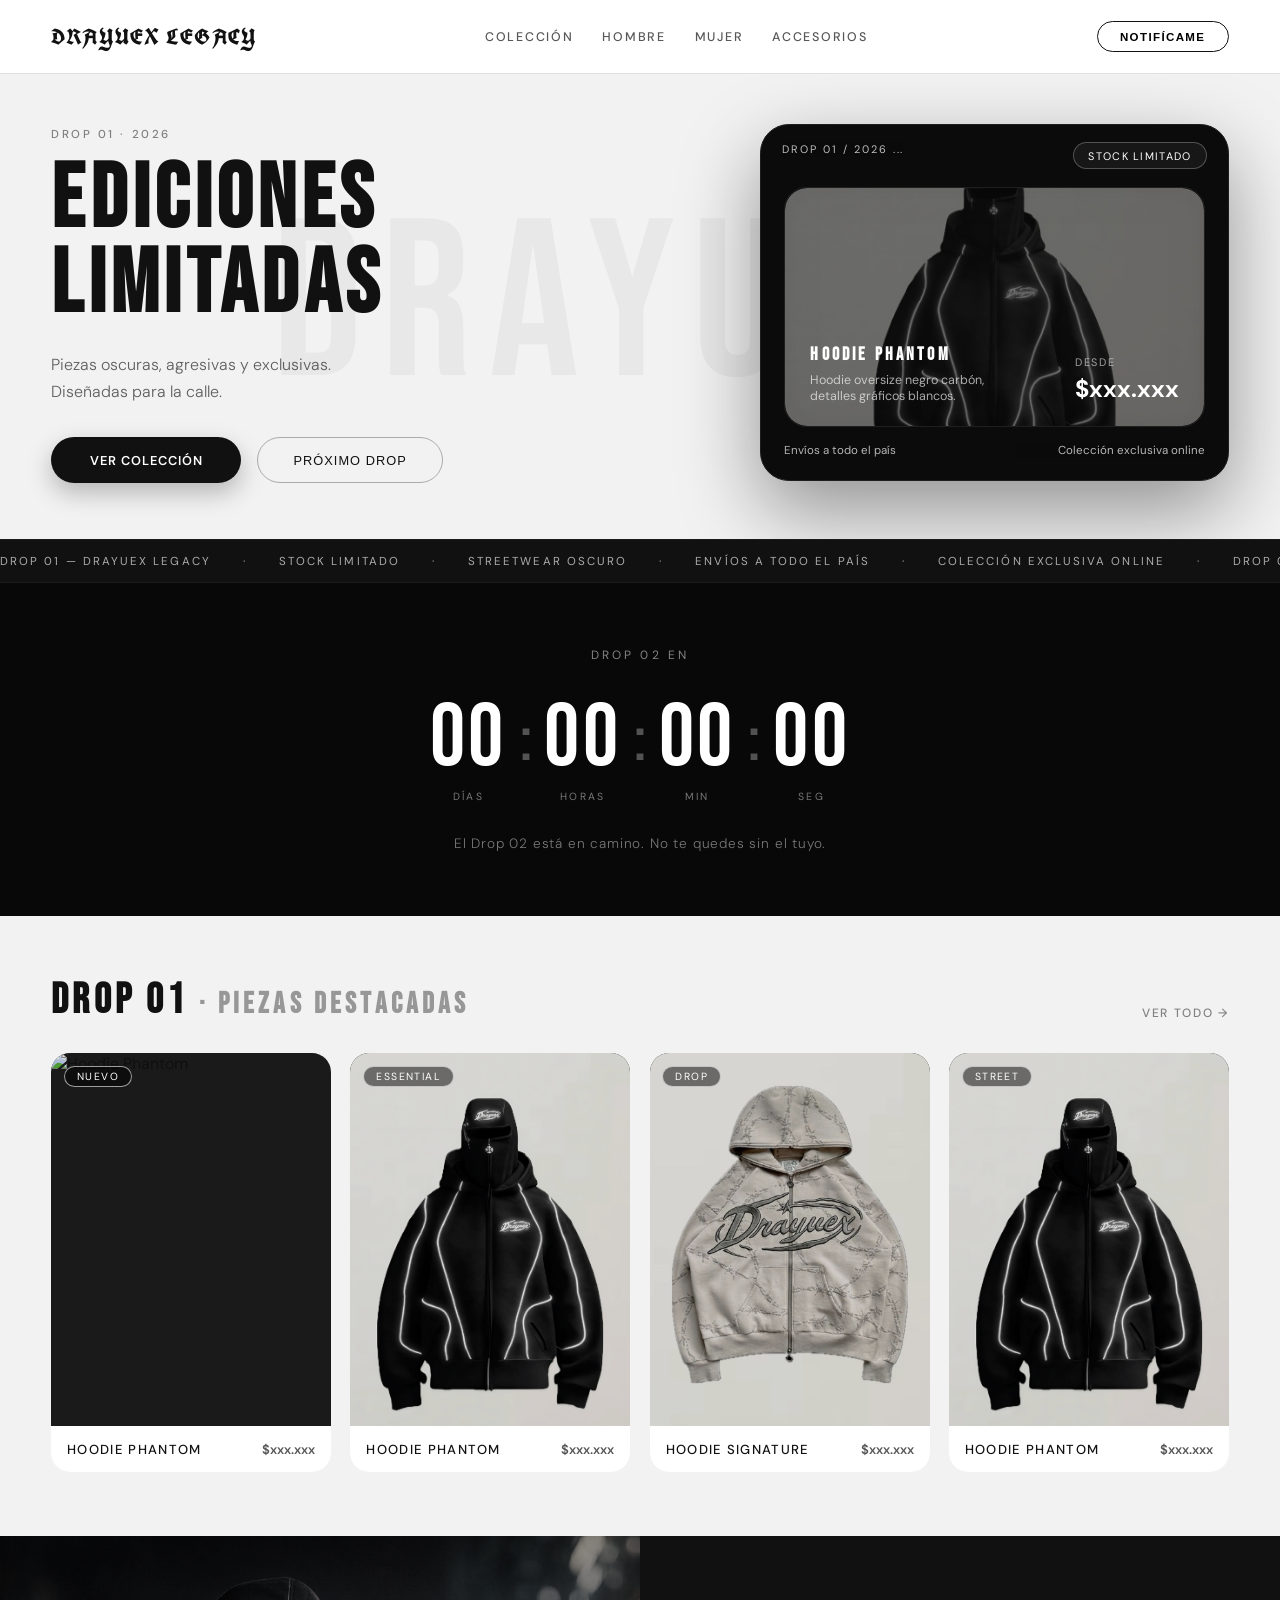
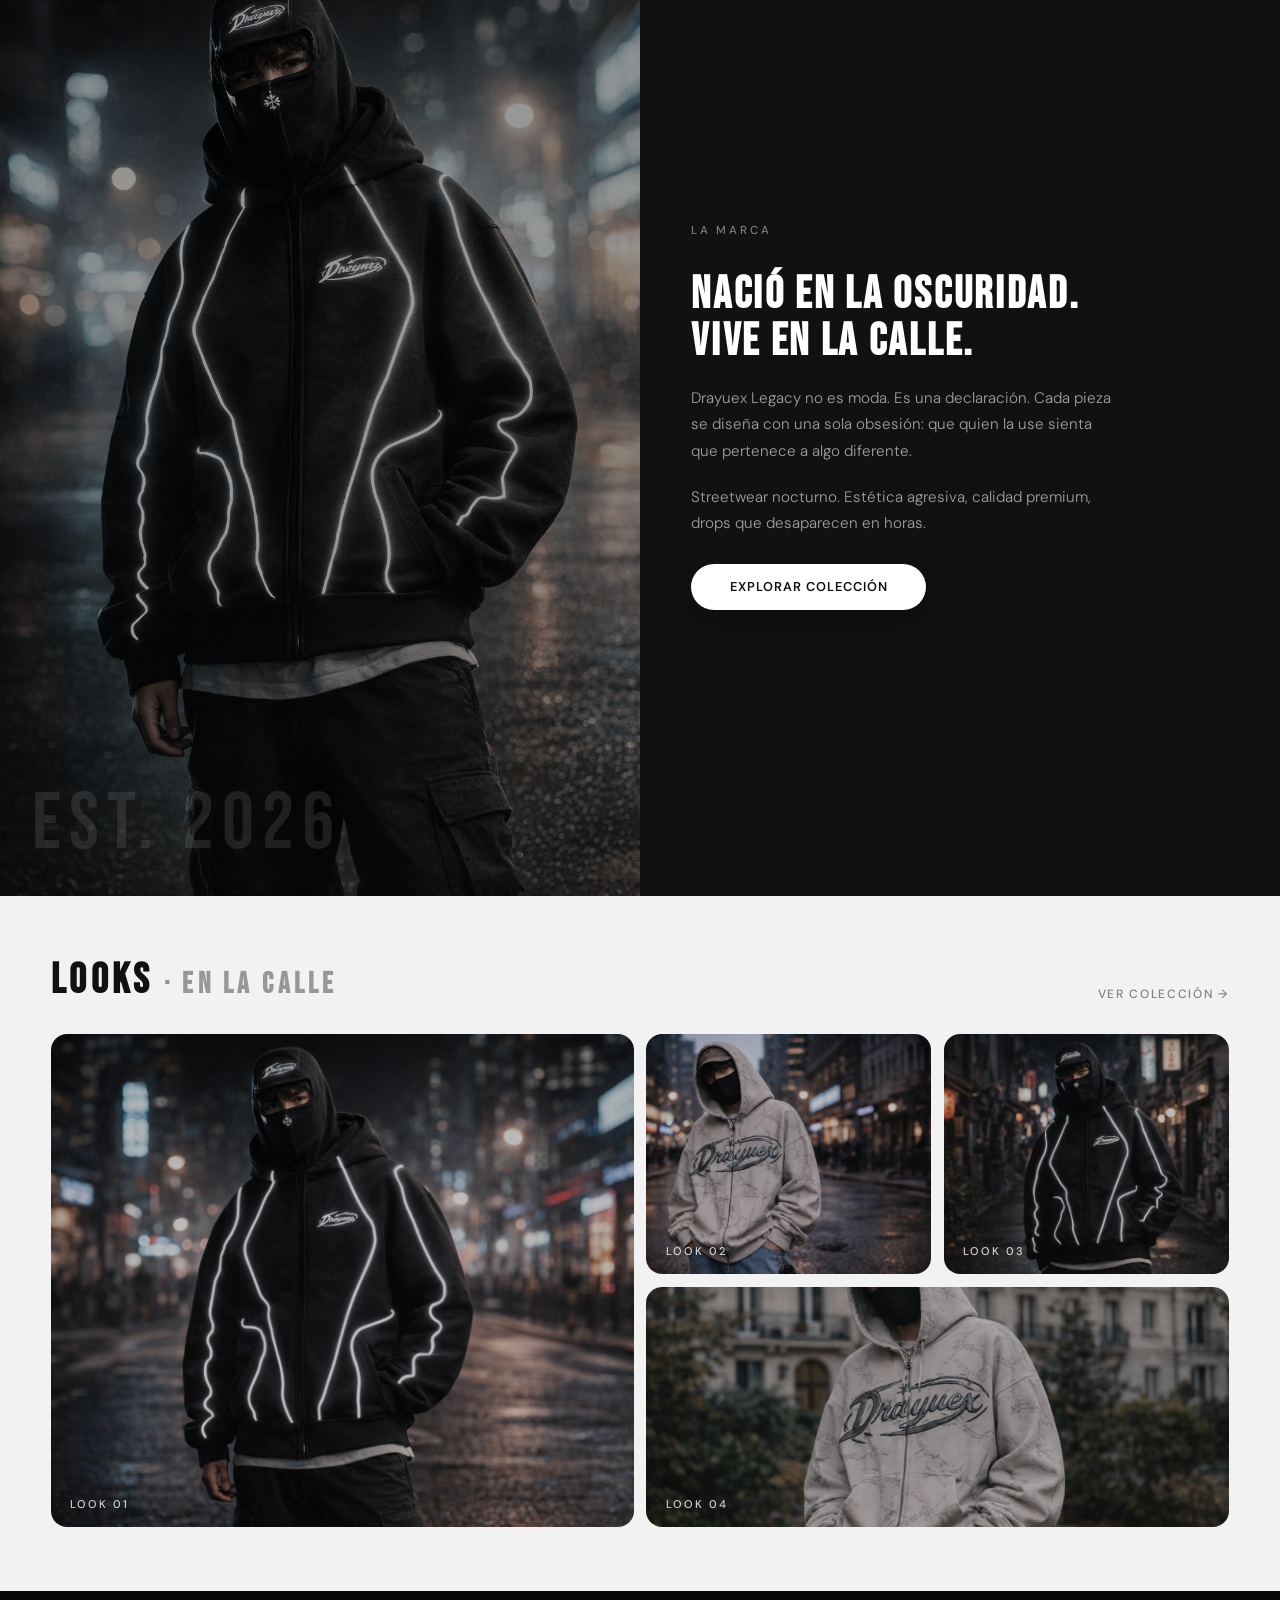
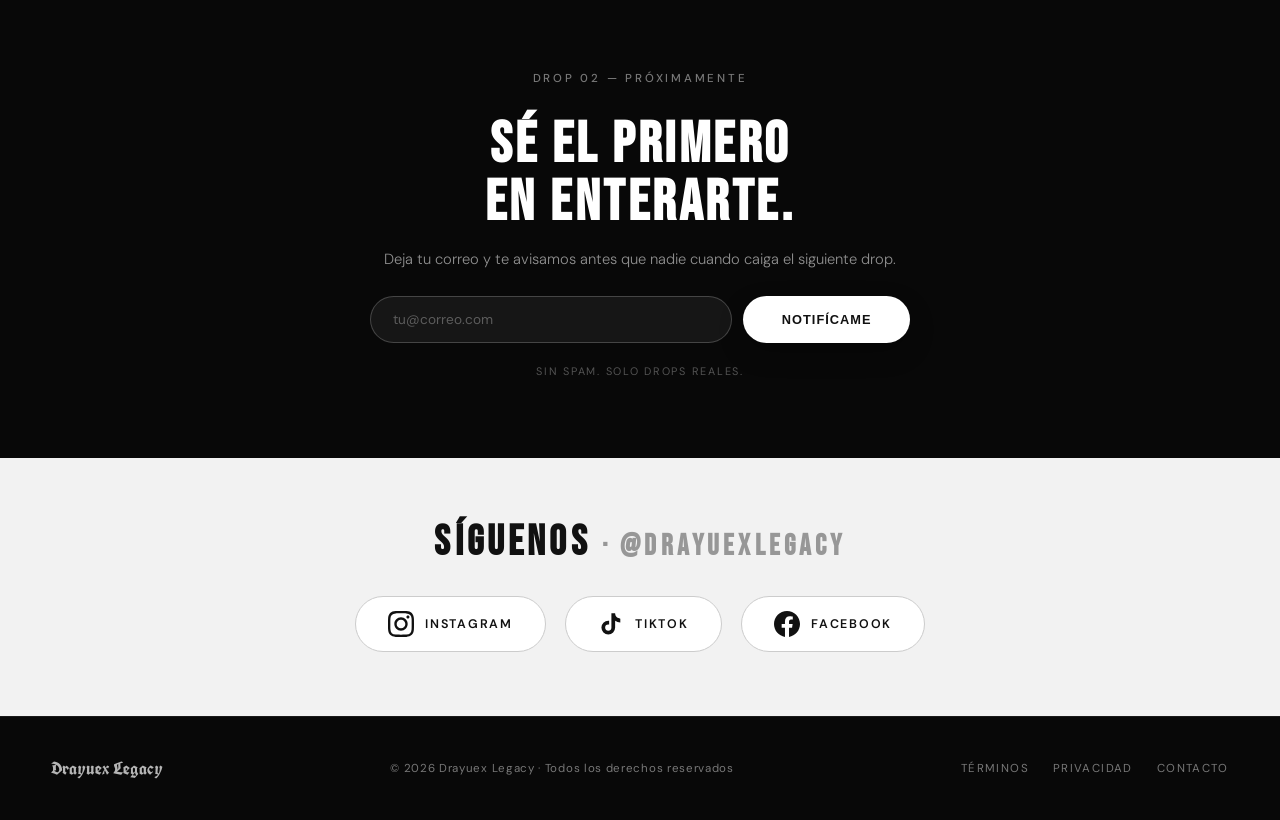
==== commit 0c75355e: "ajustes tamaño imagenes" ====
--- a/home.html
+++ b/home.html
@@ -226,7 +226,7 @@
     <h2 class="section-title">Síguenos <span>· @drayuexlegacy</span></h2>
   </div>
   <div class="social-links">
-    <a href="#" class="social-card">
+    <a href="https://www.instagram.com/drayuex_legacy/" class="social-card">
       <svg viewBox="0 0 24 24" fill="currentColor" width="26" height="26"><path d="M12 2.163c3.204 0 3.584.012 4.85.07 3.252.148 4.771 1.691 4.919 4.919.058 1.265.069 1.645.069 4.849 0 3.205-.012 3.584-.069 4.849-.149 3.225-1.664 4.771-4.919 4.919-1.266.058-1.644.07-4.85.07-3.204 0-3.584-.012-4.849-.07-3.26-.149-4.771-1.699-4.919-4.92-.058-1.265-.07-1.644-.07-4.849 0-3.204.013-3.583.07-4.849.149-3.227 1.664-4.771 4.919-4.919 1.266-.057 1.645-.069 4.849-.069zm0-2.163c-3.259 0-3.667.014-4.947.072-4.358.2-6.78 2.618-6.98 6.98-.059 1.281-.073 1.689-.073 4.948 0 3.259.014 3.668.072 4.948.2 4.358 2.618 6.78 6.98 6.98 1.281.058 1.689.072 4.948.072 3.259 0 3.668-.014 4.948-.072 4.354-.2 6.782-2.618 6.979-6.98.059-1.28.073-1.689.073-4.948 0-3.259-.014-3.667-.072-4.947-.196-4.354-2.617-6.78-6.979-6.98-1.281-.059-1.69-.073-4.949-.073zm0 5.838c-3.403 0-6.162 2.759-6.162 6.162s2.759 6.163 6.162 6.163 6.162-2.759 6.162-6.163c0-3.403-2.759-6.162-6.162-6.162zm0 10.162c-2.209 0-4-1.79-4-4 0-2.209 1.791-4 4-4s4 1.791 4 4c0 2.21-1.791 4-4 4zm6.406-11.845c-.796 0-1.441.645-1.441 1.44s.645 1.44 1.441 1.44c.795 0 1.439-.645 1.439-1.44s-.644-1.44-1.439-1.44z"/></svg>
       <span>Instagram</span>
     </a>
